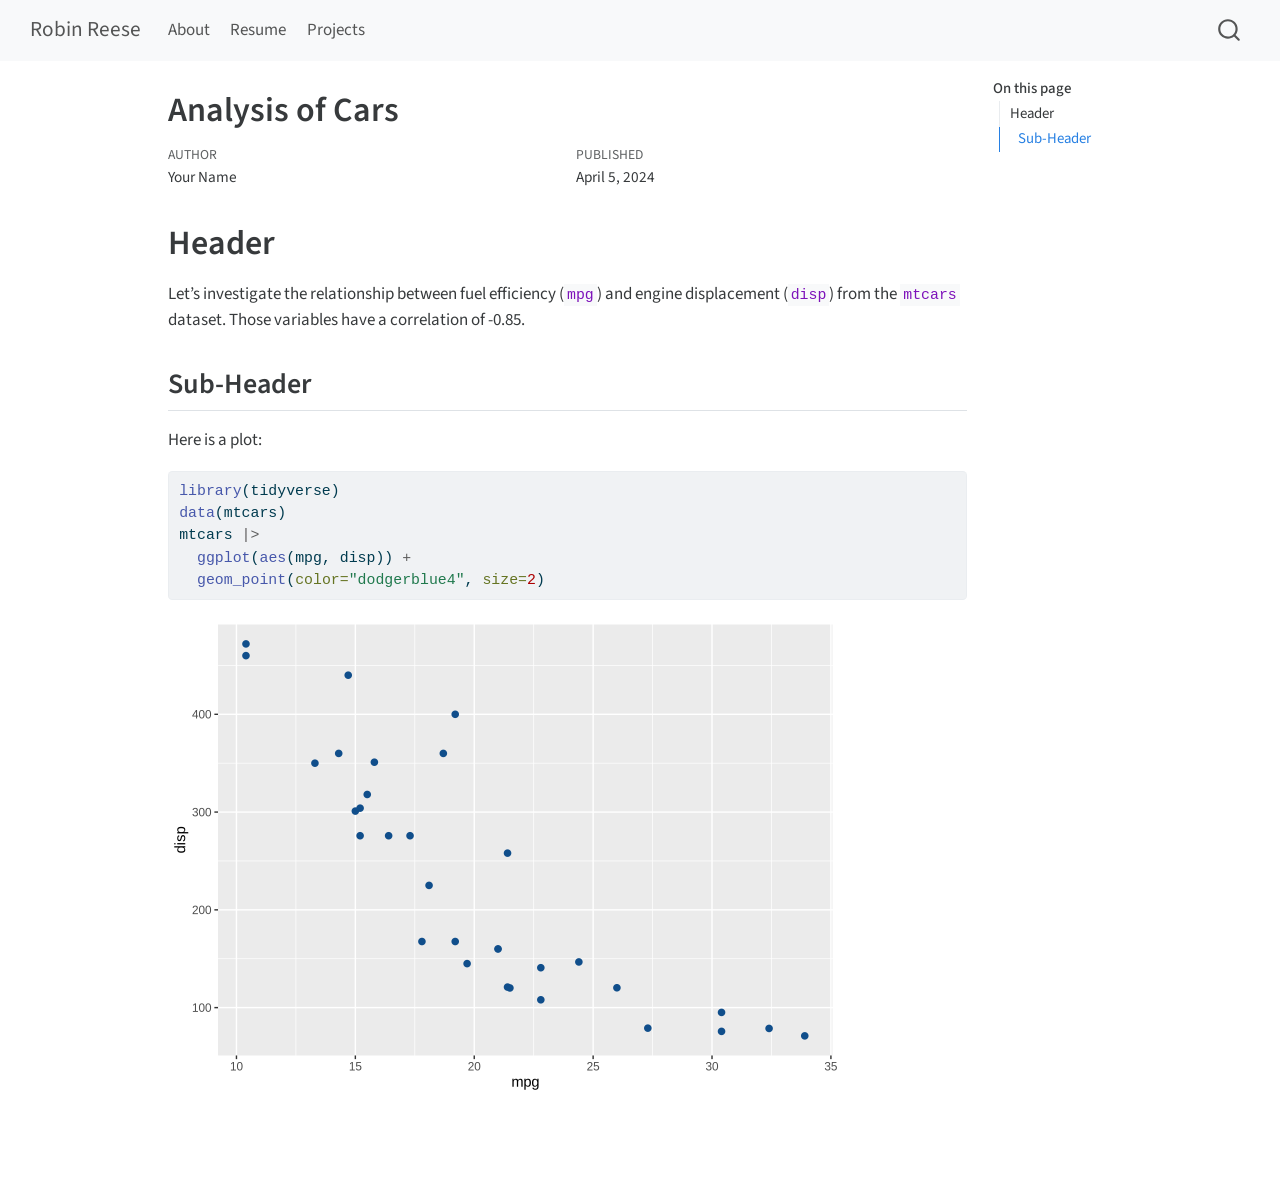
==== docs/projects/project1/index.html @ bca98a37 "first commit" ====
<!DOCTYPE html>
<html xmlns="http://www.w3.org/1999/xhtml" lang="en" xml:lang="en"><head>

<meta charset="utf-8">
<meta name="generator" content="quarto-1.4.506">

<meta name="viewport" content="width=device-width, initial-scale=1.0, user-scalable=yes">

<meta name="author" content="Your Name">
<meta name="dcterms.date" content="2024-04-05">

<title>Robin Reese - Analysis of Cars</title>
<style>
code{white-space: pre-wrap;}
span.smallcaps{font-variant: small-caps;}
div.columns{display: flex; gap: min(4vw, 1.5em);}
div.column{flex: auto; overflow-x: auto;}
div.hanging-indent{margin-left: 1.5em; text-indent: -1.5em;}
ul.task-list{list-style: none;}
ul.task-list li input[type="checkbox"] {
  width: 0.8em;
  margin: 0 0.8em 0.2em -1em; /* quarto-specific, see https://github.com/quarto-dev/quarto-cli/issues/4556 */ 
  vertical-align: middle;
}
/* CSS for syntax highlighting */
pre > code.sourceCode { white-space: pre; position: relative; }
pre > code.sourceCode > span { line-height: 1.25; }
pre > code.sourceCode > span:empty { height: 1.2em; }
.sourceCode { overflow: visible; }
code.sourceCode > span { color: inherit; text-decoration: inherit; }
div.sourceCode { margin: 1em 0; }
pre.sourceCode { margin: 0; }
@media screen {
div.sourceCode { overflow: auto; }
}
@media print {
pre > code.sourceCode { white-space: pre-wrap; }
pre > code.sourceCode > span { text-indent: -5em; padding-left: 5em; }
}
pre.numberSource code
  { counter-reset: source-line 0; }
pre.numberSource code > span
  { position: relative; left: -4em; counter-increment: source-line; }
pre.numberSource code > span > a:first-child::before
  { content: counter(source-line);
    position: relative; left: -1em; text-align: right; vertical-align: baseline;
    border: none; display: inline-block;
    -webkit-touch-callout: none; -webkit-user-select: none;
    -khtml-user-select: none; -moz-user-select: none;
    -ms-user-select: none; user-select: none;
    padding: 0 4px; width: 4em;
  }
pre.numberSource { margin-left: 3em;  padding-left: 4px; }
div.sourceCode
  {   }
@media screen {
pre > code.sourceCode > span > a:first-child::before { text-decoration: underline; }
}
</style>


<script src="../../site_libs/quarto-nav/quarto-nav.js"></script>
<script src="../../site_libs/quarto-nav/headroom.min.js"></script>
<script src="../../site_libs/clipboard/clipboard.min.js"></script>
<script src="../../site_libs/quarto-search/autocomplete.umd.js"></script>
<script src="../../site_libs/quarto-search/fuse.min.js"></script>
<script src="../../site_libs/quarto-search/quarto-search.js"></script>
<meta name="quarto:offset" content="../../">
<script src="../../site_libs/quarto-html/quarto.js"></script>
<script src="../../site_libs/quarto-html/popper.min.js"></script>
<script src="../../site_libs/quarto-html/tippy.umd.min.js"></script>
<script src="../../site_libs/quarto-html/anchor.min.js"></script>
<link href="../../site_libs/quarto-html/tippy.css" rel="stylesheet">
<link href="../../site_libs/quarto-html/quarto-syntax-highlighting.css" rel="stylesheet" id="quarto-text-highlighting-styles">
<script src="../../site_libs/bootstrap/bootstrap.min.js"></script>
<link href="../../site_libs/bootstrap/bootstrap-icons.css" rel="stylesheet">
<link href="../../site_libs/bootstrap/bootstrap.min.css" rel="stylesheet" id="quarto-bootstrap" data-mode="light">
<script id="quarto-search-options" type="application/json">{
  "location": "navbar",
  "copy-button": false,
  "collapse-after": 3,
  "panel-placement": "end",
  "type": "overlay",
  "limit": 50,
  "keyboard-shortcut": [
    "f",
    "/",
    "s"
  ],
  "show-item-context": false,
  "language": {
    "search-no-results-text": "No results",
    "search-matching-documents-text": "matching documents",
    "search-copy-link-title": "Copy link to search",
    "search-hide-matches-text": "Hide additional matches",
    "search-more-match-text": "more match in this document",
    "search-more-matches-text": "more matches in this document",
    "search-clear-button-title": "Clear",
    "search-detached-cancel-button-title": "Cancel",
    "search-submit-button-title": "Submit",
    "search-label": "Search"
  }
}</script>


<link rel="stylesheet" href="../../styles.css">
</head>

<body class="nav-fixed">

<div id="quarto-search-results"></div>
  <header id="quarto-header" class="headroom fixed-top">
    <nav class="navbar navbar-expand-lg " data-bs-theme="dark">
      <div class="navbar-container container-fluid">
      <div class="navbar-brand-container mx-auto">
    <a class="navbar-brand" href="../../index.html">
    <span class="navbar-title">Robin Reese</span>
    </a>
  </div>
            <div id="quarto-search" class="" title="Search"></div>
          <button class="navbar-toggler" type="button" data-bs-toggle="collapse" data-bs-target="#navbarCollapse" aria-controls="navbarCollapse" aria-expanded="false" aria-label="Toggle navigation" onclick="if (window.quartoToggleHeadroom) { window.quartoToggleHeadroom(); }">
  <span class="navbar-toggler-icon"></span>
</button>
          <div class="collapse navbar-collapse" id="navbarCollapse">
            <ul class="navbar-nav navbar-nav-scroll me-auto">
  <li class="nav-item">
    <a class="nav-link" href="../../index.html"> 
<span class="menu-text">About</span></a>
  </li>  
  <li class="nav-item">
    <a class="nav-link" href="../../resume.html"> 
<span class="menu-text">Resume</span></a>
  </li>  
  <li class="nav-item">
    <a class="nav-link" href="../../projects.html"> 
<span class="menu-text">Projects</span></a>
  </li>  
</ul>
          </div> <!-- /navcollapse -->
          <div class="quarto-navbar-tools">
</div>
      </div> <!-- /container-fluid -->
    </nav>
</header>
<!-- content -->
<div id="quarto-content" class="quarto-container page-columns page-rows-contents page-layout-article page-navbar">
<!-- sidebar -->
<!-- margin-sidebar -->
    <div id="quarto-margin-sidebar" class="sidebar margin-sidebar">
        <nav id="TOC" role="doc-toc" class="toc-active">
    <h2 id="toc-title">On this page</h2>
   
  <ul>
  <li><a href="#header" id="toc-header" class="nav-link active" data-scroll-target="#header">Header</a>
  <ul class="collapse">
  <li><a href="#sub-header" id="toc-sub-header" class="nav-link" data-scroll-target="#sub-header">Sub-Header</a></li>
  </ul></li>
  </ul>
</nav>
    </div>
<!-- main -->
<main class="content" id="quarto-document-content">

<header id="title-block-header" class="quarto-title-block default">
<div class="quarto-title">
<h1 class="title">Analysis of Cars</h1>
</div>



<div class="quarto-title-meta">

    <div>
    <div class="quarto-title-meta-heading">Author</div>
    <div class="quarto-title-meta-contents">
             <p>Your Name </p>
          </div>
  </div>
    
    <div>
    <div class="quarto-title-meta-heading">Published</div>
    <div class="quarto-title-meta-contents">
      <p class="date">April 5, 2024</p>
    </div>
  </div>
  
    
  </div>
  


</header>


<section id="header" class="level1">
<h1>Header</h1>
<p>Let’s investigate the relationship between fuel efficiency (<code>mpg</code>) and engine displacement (<code>disp</code>) from the <code>mtcars</code> dataset. Those variables have a correlation of -0.85.</p>
<section id="sub-header" class="level2">
<h2 class="anchored" data-anchor-id="sub-header">Sub-Header</h2>
<p>Here is a plot:</p>
<div class="cell">
<div class="sourceCode cell-code" id="cb1"><pre class="sourceCode r code-with-copy"><code class="sourceCode r"><span id="cb1-1"><a href="#cb1-1" aria-hidden="true" tabindex="-1"></a><span class="fu">library</span>(tidyverse)</span>
<span id="cb1-2"><a href="#cb1-2" aria-hidden="true" tabindex="-1"></a><span class="fu">data</span>(mtcars)</span>
<span id="cb1-3"><a href="#cb1-3" aria-hidden="true" tabindex="-1"></a>mtcars <span class="sc">|&gt;</span></span>
<span id="cb1-4"><a href="#cb1-4" aria-hidden="true" tabindex="-1"></a>  <span class="fu">ggplot</span>(<span class="fu">aes</span>(mpg, disp)) <span class="sc">+</span> </span>
<span id="cb1-5"><a href="#cb1-5" aria-hidden="true" tabindex="-1"></a>  <span class="fu">geom_point</span>(<span class="at">color=</span><span class="st">"dodgerblue4"</span>, <span class="at">size=</span><span class="dv">2</span>)</span></code><button title="Copy to Clipboard" class="code-copy-button"><i class="bi"></i></button></pre></div>
<div class="cell-output-display">
<div>
<figure class="figure">
<p><img src="index_files/figure-html/unnamed-chunk-1-1.png" class="img-fluid figure-img" width="672"></p>
</figure>
</div>
</div>
</div>


</section>
</section>

</main> <!-- /main -->
<script id="quarto-html-after-body" type="application/javascript">
window.document.addEventListener("DOMContentLoaded", function (event) {
  const toggleBodyColorMode = (bsSheetEl) => {
    const mode = bsSheetEl.getAttribute("data-mode");
    const bodyEl = window.document.querySelector("body");
    if (mode === "dark") {
      bodyEl.classList.add("quarto-dark");
      bodyEl.classList.remove("quarto-light");
    } else {
      bodyEl.classList.add("quarto-light");
      bodyEl.classList.remove("quarto-dark");
    }
  }
  const toggleBodyColorPrimary = () => {
    const bsSheetEl = window.document.querySelector("link#quarto-bootstrap");
    if (bsSheetEl) {
      toggleBodyColorMode(bsSheetEl);
    }
  }
  toggleBodyColorPrimary();  
  const icon = "";
  const anchorJS = new window.AnchorJS();
  anchorJS.options = {
    placement: 'right',
    icon: icon
  };
  anchorJS.add('.anchored');
  const isCodeAnnotation = (el) => {
    for (const clz of el.classList) {
      if (clz.startsWith('code-annotation-')) {                     
        return true;
      }
    }
    return false;
  }
  const clipboard = new window.ClipboardJS('.code-copy-button', {
    text: function(trigger) {
      const codeEl = trigger.previousElementSibling.cloneNode(true);
      for (const childEl of codeEl.children) {
        if (isCodeAnnotation(childEl)) {
          childEl.remove();
        }
      }
      return codeEl.innerText;
    }
  });
  clipboard.on('success', function(e) {
    // button target
    const button = e.trigger;
    // don't keep focus
    button.blur();
    // flash "checked"
    button.classList.add('code-copy-button-checked');
    var currentTitle = button.getAttribute("title");
    button.setAttribute("title", "Copied!");
    let tooltip;
    if (window.bootstrap) {
      button.setAttribute("data-bs-toggle", "tooltip");
      button.setAttribute("data-bs-placement", "left");
      button.setAttribute("data-bs-title", "Copied!");
      tooltip = new bootstrap.Tooltip(button, 
        { trigger: "manual", 
          customClass: "code-copy-button-tooltip",
          offset: [0, -8]});
      tooltip.show();    
    }
    setTimeout(function() {
      if (tooltip) {
        tooltip.hide();
        button.removeAttribute("data-bs-title");
        button.removeAttribute("data-bs-toggle");
        button.removeAttribute("data-bs-placement");
      }
      button.setAttribute("title", currentTitle);
      button.classList.remove('code-copy-button-checked');
    }, 1000);
    // clear code selection
    e.clearSelection();
  });
  function tippyHover(el, contentFn, onTriggerFn, onUntriggerFn) {
    const config = {
      allowHTML: true,
      maxWidth: 500,
      delay: 100,
      arrow: false,
      appendTo: function(el) {
          return el.parentElement;
      },
      interactive: true,
      interactiveBorder: 10,
      theme: 'quarto',
      placement: 'bottom-start',
    };
    if (contentFn) {
      config.content = contentFn;
    }
    if (onTriggerFn) {
      config.onTrigger = onTriggerFn;
    }
    if (onUntriggerFn) {
      config.onUntrigger = onUntriggerFn;
    }
    window.tippy(el, config); 
  }
  const noterefs = window.document.querySelectorAll('a[role="doc-noteref"]');
  for (var i=0; i<noterefs.length; i++) {
    const ref = noterefs[i];
    tippyHover(ref, function() {
      // use id or data attribute instead here
      let href = ref.getAttribute('data-footnote-href') || ref.getAttribute('href');
      try { href = new URL(href).hash; } catch {}
      const id = href.replace(/^#\/?/, "");
      const note = window.document.getElementById(id);
      return note.innerHTML;
    });
  }
  const xrefs = window.document.querySelectorAll('a.quarto-xref');
  const processXRef = (id, note) => {
    // Strip column container classes
    const stripColumnClz = (el) => {
      el.classList.remove("page-full", "page-columns");
      if (el.children) {
        for (const child of el.children) {
          stripColumnClz(child);
        }
      }
    }
    stripColumnClz(note)
    const typesetMath = (el) => {
      if (window.MathJax) {
        // MathJax Typeset
        window.MathJax.typeset([el]);
      } else if (window.katex) {
        // KaTeX Render
        var mathElements = el.getElementsByClassName("math");
        var macros = [];
        for (var i = 0; i < mathElements.length; i++) {
          var texText = mathElements[i].firstChild;
          if (mathElements[i].tagName == "SPAN") {
            window.katex.render(texText.data, mathElements[i], {
              displayMode: mathElements[i].classList.contains('display'),
              throwOnError: false,
              macros: macros,
              fleqn: false
            });
          }
        }
      }
    }
    if (id === null || id.startsWith('sec-')) {
      // Special case sections, only their first couple elements
      const container = document.createElement("div");
      if (note.children && note.children.length > 2) {
        container.appendChild(note.children[0].cloneNode(true));
        for (let i = 1; i < note.children.length; i++) {
          const child = note.children[i];
          if (child.tagName === "P" && child.innerText === "") {
            continue;
          } else {
            container.appendChild(child.cloneNode(true));
            break;
          }
        }
        typesetMath(container);
        return container.innerHTML
      } else {
        typesetMath(note);
        return note.innerHTML;
      }
    } else {
      // Remove any anchor links if they are present
      const anchorLink = note.querySelector('a.anchorjs-link');
      if (anchorLink) {
        anchorLink.remove();
      }
      typesetMath(note);
      return note.innerHTML;
    }
  }
  for (var i=0; i<xrefs.length; i++) {
    const xref = xrefs[i];
    tippyHover(xref, undefined, function(instance) {
      instance.disable();
      let url = xref.getAttribute('href');
      let hash = undefined; 
      if (url.startsWith('#')) {
        hash = url;
      } else {
        try { hash = new URL(url).hash; } catch {}
      }
      if (hash) {
        const id = hash.replace(/^#\/?/, "");
        const note = window.document.getElementById(id);
        if (note !== null) {
          try {
            const html = processXRef(id, note.cloneNode(true));
            instance.setContent(html);
          } finally {
            instance.enable();
            instance.show();
          }
        } else {
          // See if we can fetch this
          fetch(url.split('#')[0])
          .then(res => res.text())
          .then(html => {
            const parser = new DOMParser();
            const htmlDoc = parser.parseFromString(html, "text/html");
            const note = htmlDoc.getElementById(id);
            if (note !== null) {
              const html = processXRef(id, note);
              instance.setContent(html);
            } 
          }).finally(() => {
            instance.enable();
            instance.show();
          });
        }
      } else {
        // See if we can fetch a full url (with no hash to target)
        // This is a special case and we should probably do some content thinning / targeting
        fetch(url)
        .then(res => res.text())
        .then(html => {
          const parser = new DOMParser();
          const htmlDoc = parser.parseFromString(html, "text/html");
          const note = htmlDoc.querySelector('main.content');
          if (note !== null) {
            // This should only happen for chapter cross references
            // (since there is no id in the URL)
            // remove the first header
            if (note.children.length > 0 && note.children[0].tagName === "HEADER") {
              note.children[0].remove();
            }
            const html = processXRef(null, note);
            instance.setContent(html);
          } 
        }).finally(() => {
          instance.enable();
          instance.show();
        });
      }
    }, function(instance) {
    });
  }
      let selectedAnnoteEl;
      const selectorForAnnotation = ( cell, annotation) => {
        let cellAttr = 'data-code-cell="' + cell + '"';
        let lineAttr = 'data-code-annotation="' +  annotation + '"';
        const selector = 'span[' + cellAttr + '][' + lineAttr + ']';
        return selector;
      }
      const selectCodeLines = (annoteEl) => {
        const doc = window.document;
        const targetCell = annoteEl.getAttribute("data-target-cell");
        const targetAnnotation = annoteEl.getAttribute("data-target-annotation");
        const annoteSpan = window.document.querySelector(selectorForAnnotation(targetCell, targetAnnotation));
        const lines = annoteSpan.getAttribute("data-code-lines").split(",");
        const lineIds = lines.map((line) => {
          return targetCell + "-" + line;
        })
        let top = null;
        let height = null;
        let parent = null;
        if (lineIds.length > 0) {
            //compute the position of the single el (top and bottom and make a div)
            const el = window.document.getElementById(lineIds[0]);
            top = el.offsetTop;
            height = el.offsetHeight;
            parent = el.parentElement.parentElement;
          if (lineIds.length > 1) {
            const lastEl = window.document.getElementById(lineIds[lineIds.length - 1]);
            const bottom = lastEl.offsetTop + lastEl.offsetHeight;
            height = bottom - top;
          }
          if (top !== null && height !== null && parent !== null) {
            // cook up a div (if necessary) and position it 
            let div = window.document.getElementById("code-annotation-line-highlight");
            if (div === null) {
              div = window.document.createElement("div");
              div.setAttribute("id", "code-annotation-line-highlight");
              div.style.position = 'absolute';
              parent.appendChild(div);
            }
            div.style.top = top - 2 + "px";
            div.style.height = height + 4 + "px";
            div.style.left = 0;
            let gutterDiv = window.document.getElementById("code-annotation-line-highlight-gutter");
            if (gutterDiv === null) {
              gutterDiv = window.document.createElement("div");
              gutterDiv.setAttribute("id", "code-annotation-line-highlight-gutter");
              gutterDiv.style.position = 'absolute';
              const codeCell = window.document.getElementById(targetCell);
              const gutter = codeCell.querySelector('.code-annotation-gutter');
              gutter.appendChild(gutterDiv);
            }
            gutterDiv.style.top = top - 2 + "px";
            gutterDiv.style.height = height + 4 + "px";
          }
          selectedAnnoteEl = annoteEl;
        }
      };
      const unselectCodeLines = () => {
        const elementsIds = ["code-annotation-line-highlight", "code-annotation-line-highlight-gutter"];
        elementsIds.forEach((elId) => {
          const div = window.document.getElementById(elId);
          if (div) {
            div.remove();
          }
        });
        selectedAnnoteEl = undefined;
      };
        // Handle positioning of the toggle
    window.addEventListener(
      "resize",
      throttle(() => {
        elRect = undefined;
        if (selectedAnnoteEl) {
          selectCodeLines(selectedAnnoteEl);
        }
      }, 10)
    );
    function throttle(fn, ms) {
    let throttle = false;
    let timer;
      return (...args) => {
        if(!throttle) { // first call gets through
            fn.apply(this, args);
            throttle = true;
        } else { // all the others get throttled
            if(timer) clearTimeout(timer); // cancel #2
            timer = setTimeout(() => {
              fn.apply(this, args);
              timer = throttle = false;
            }, ms);
        }
      };
    }
      // Attach click handler to the DT
      const annoteDls = window.document.querySelectorAll('dt[data-target-cell]');
      for (const annoteDlNode of annoteDls) {
        annoteDlNode.addEventListener('click', (event) => {
          const clickedEl = event.target;
          if (clickedEl !== selectedAnnoteEl) {
            unselectCodeLines();
            const activeEl = window.document.querySelector('dt[data-target-cell].code-annotation-active');
            if (activeEl) {
              activeEl.classList.remove('code-annotation-active');
            }
            selectCodeLines(clickedEl);
            clickedEl.classList.add('code-annotation-active');
          } else {
            // Unselect the line
            unselectCodeLines();
            clickedEl.classList.remove('code-annotation-active');
          }
        });
      }
  const findCites = (el) => {
    const parentEl = el.parentElement;
    if (parentEl) {
      const cites = parentEl.dataset.cites;
      if (cites) {
        return {
          el,
          cites: cites.split(' ')
        };
      } else {
        return findCites(el.parentElement)
      }
    } else {
      return undefined;
    }
  };
  var bibliorefs = window.document.querySelectorAll('a[role="doc-biblioref"]');
  for (var i=0; i<bibliorefs.length; i++) {
    const ref = bibliorefs[i];
    const citeInfo = findCites(ref);
    if (citeInfo) {
      tippyHover(citeInfo.el, function() {
        var popup = window.document.createElement('div');
        citeInfo.cites.forEach(function(cite) {
          var citeDiv = window.document.createElement('div');
          citeDiv.classList.add('hanging-indent');
          citeDiv.classList.add('csl-entry');
          var biblioDiv = window.document.getElementById('ref-' + cite);
          if (biblioDiv) {
            citeDiv.innerHTML = biblioDiv.innerHTML;
          }
          popup.appendChild(citeDiv);
        });
        return popup.innerHTML;
      });
    }
  }
});
</script>
</div> <!-- /content -->




</body></html>
---- docs/site_libs/quarto-html/tippy.css ----
.tippy-box[data-animation=fade][data-state=hidden]{opacity:0}[data-tippy-root]{max-width:calc(100vw - 10px)}.tippy-box{position:relative;background-color:#333;color:#fff;border-radius:4px;font-size:14px;line-height:1.4;white-space:normal;outline:0;transition-property:transform,visibility,opacity}.tippy-box[data-placement^=top]>.tippy-arrow{bottom:0}.tippy-box[data-placement^=top]>.tippy-arrow:before{bottom:-7px;left:0;border-width:8px 8px 0;border-top-color:initial;transform-origin:center top}.tippy-box[data-placement^=bottom]>.tippy-arrow{top:0}.tippy-box[data-placement^=bottom]>.tippy-arrow:before{top:-7px;left:0;border-width:0 8px 8px;border-bottom-color:initial;transform-origin:center bottom}.tippy-box[data-placement^=left]>.tippy-arrow{right:0}.tippy-box[data-placement^=left]>.tippy-arrow:before{border-width:8px 0 8px 8px;border-left-color:initial;right:-7px;transform-origin:center left}.tippy-box[data-placement^=right]>.tippy-arrow{left:0}.tippy-box[data-placement^=right]>.tippy-arrow:before{left:-7px;border-width:8px 8px 8px 0;border-right-color:initial;transform-origin:center right}.tippy-box[data-inertia][data-state=visible]{transition-timing-function:cubic-bezier(.54,1.5,.38,1.11)}.tippy-arrow{width:16px;height:16px;color:#333}.tippy-arrow:before{content:"";position:absolute;border-color:transparent;border-style:solid}.tippy-content{position:relative;padding:5px 9px;z-index:1}
---- docs/site_libs/quarto-html/quarto-syntax-highlighting.css ----
/* quarto syntax highlight colors */
:root {
  --quarto-hl-ot-color: #003B4F;
  --quarto-hl-at-color: #657422;
  --quarto-hl-ss-color: #20794D;
  --quarto-hl-an-color: #5E5E5E;
  --quarto-hl-fu-color: #4758AB;
  --quarto-hl-st-color: #20794D;
  --quarto-hl-cf-color: #003B4F;
  --quarto-hl-op-color: #5E5E5E;
  --quarto-hl-er-color: #AD0000;
  --quarto-hl-bn-color: #AD0000;
  --quarto-hl-al-color: #AD0000;
  --quarto-hl-va-color: #111111;
  --quarto-hl-bu-color: inherit;
  --quarto-hl-ex-color: inherit;
  --quarto-hl-pp-color: #AD0000;
  --quarto-hl-in-color: #5E5E5E;
  --quarto-hl-vs-color: #20794D;
  --quarto-hl-wa-color: #5E5E5E;
  --quarto-hl-do-color: #5E5E5E;
  --quarto-hl-im-color: #00769E;
  --quarto-hl-ch-color: #20794D;
  --quarto-hl-dt-color: #AD0000;
  --quarto-hl-fl-color: #AD0000;
  --quarto-hl-co-color: #5E5E5E;
  --quarto-hl-cv-color: #5E5E5E;
  --quarto-hl-cn-color: #8f5902;
  --quarto-hl-sc-color: #5E5E5E;
  --quarto-hl-dv-color: #AD0000;
  --quarto-hl-kw-color: #003B4F;
}

/* other quarto variables */
:root {
  --quarto-font-monospace: SFMono-Regular, Menlo, Monaco, Consolas, "Liberation Mono", "Courier New", monospace;
}

pre > code.sourceCode > span {
  color: #003B4F;
}

code span {
  color: #003B4F;
}

code.sourceCode > span {
  color: #003B4F;
}

div.sourceCode,
div.sourceCode pre.sourceCode {
  color: #003B4F;
}

code span.ot {
  color: #003B4F;
  font-style: inherit;
}

code span.at {
  color: #657422;
  font-style: inherit;
}

code span.ss {
  color: #20794D;
  font-style: inherit;
}

code span.an {
  color: #5E5E5E;
  font-style: inherit;
}

code span.fu {
  color: #4758AB;
  font-style: inherit;
}

code span.st {
  color: #20794D;
  font-style: inherit;
}

code span.cf {
  color: #003B4F;
  font-style: inherit;
}

code span.op {
  color: #5E5E5E;
  font-style: inherit;
}

code span.er {
  color: #AD0000;
  font-style: inherit;
}

code span.bn {
  color: #AD0000;
  font-style: inherit;
}

code span.al {
  color: #AD0000;
  font-style: inherit;
}

code span.va {
  color: #111111;
  font-style: inherit;
}

code span.bu {
  font-style: inherit;
}

code span.ex {
  font-style: inherit;
}

code span.pp {
  color: #AD0000;
  font-style: inherit;
}

code span.in {
  color: #5E5E5E;
  font-style: inherit;
}

code span.vs {
  color: #20794D;
  font-style: inherit;
}

code span.wa {
  color: #5E5E5E;
  font-style: italic;
}

code span.do {
  color: #5E5E5E;
  font-style: italic;
}

code span.im {
  color: #00769E;
  font-style: inherit;
}

code span.ch {
  color: #20794D;
  font-style: inherit;
}

code span.dt {
  color: #AD0000;
  font-style: inherit;
}

code span.fl {
  color: #AD0000;
  font-style: inherit;
}

code span.co {
  color: #5E5E5E;
  font-style: inherit;
}

code span.cv {
  color: #5E5E5E;
  font-style: italic;
}

code span.cn {
  color: #8f5902;
  font-style: inherit;
}

code span.sc {
  color: #5E5E5E;
  font-style: inherit;
}

code span.dv {
  color: #AD0000;
  font-style: inherit;
}

code span.kw {
  color: #003B4F;
  font-style: inherit;
}

.prevent-inlining {
  content: "</";
}

/*# sourceMappingURL=debc5d5d77c3f9108843748ff7464032.css.map */
---- docs/styles.css ----
/* css styles */
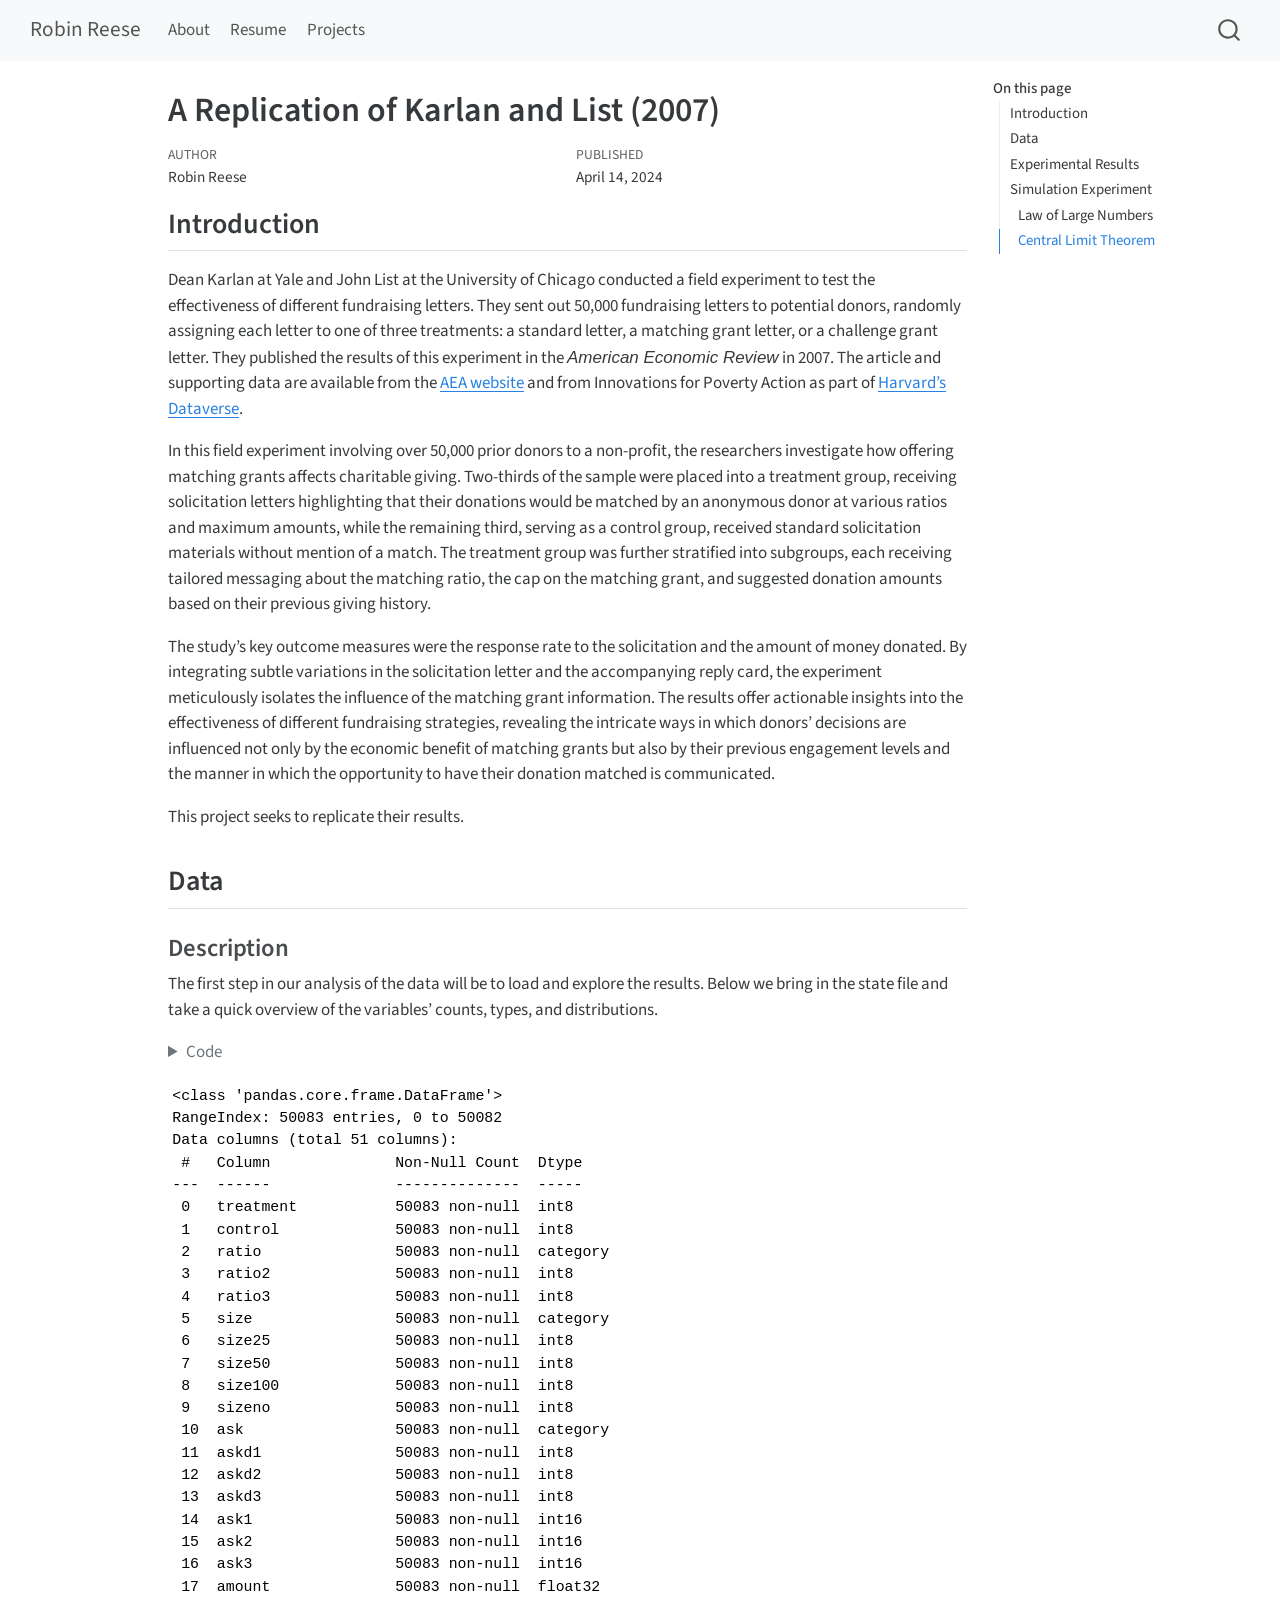
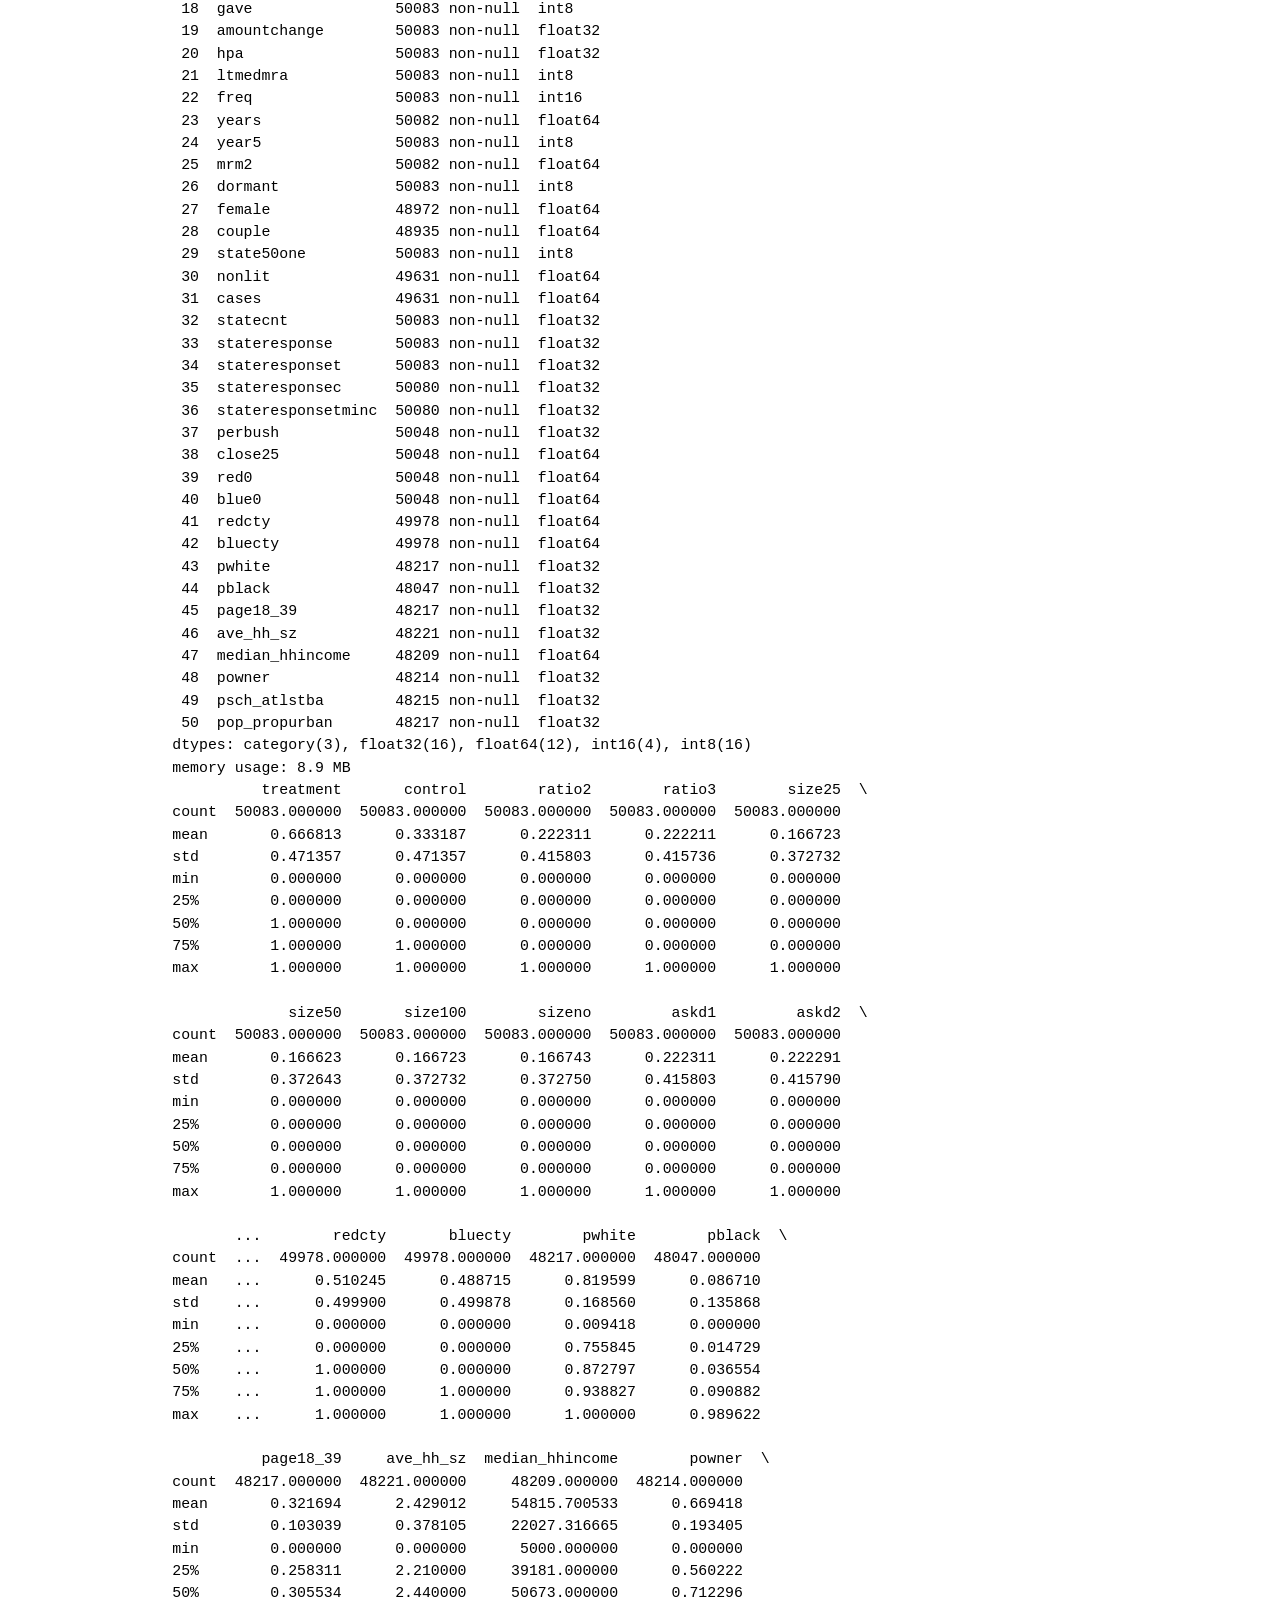
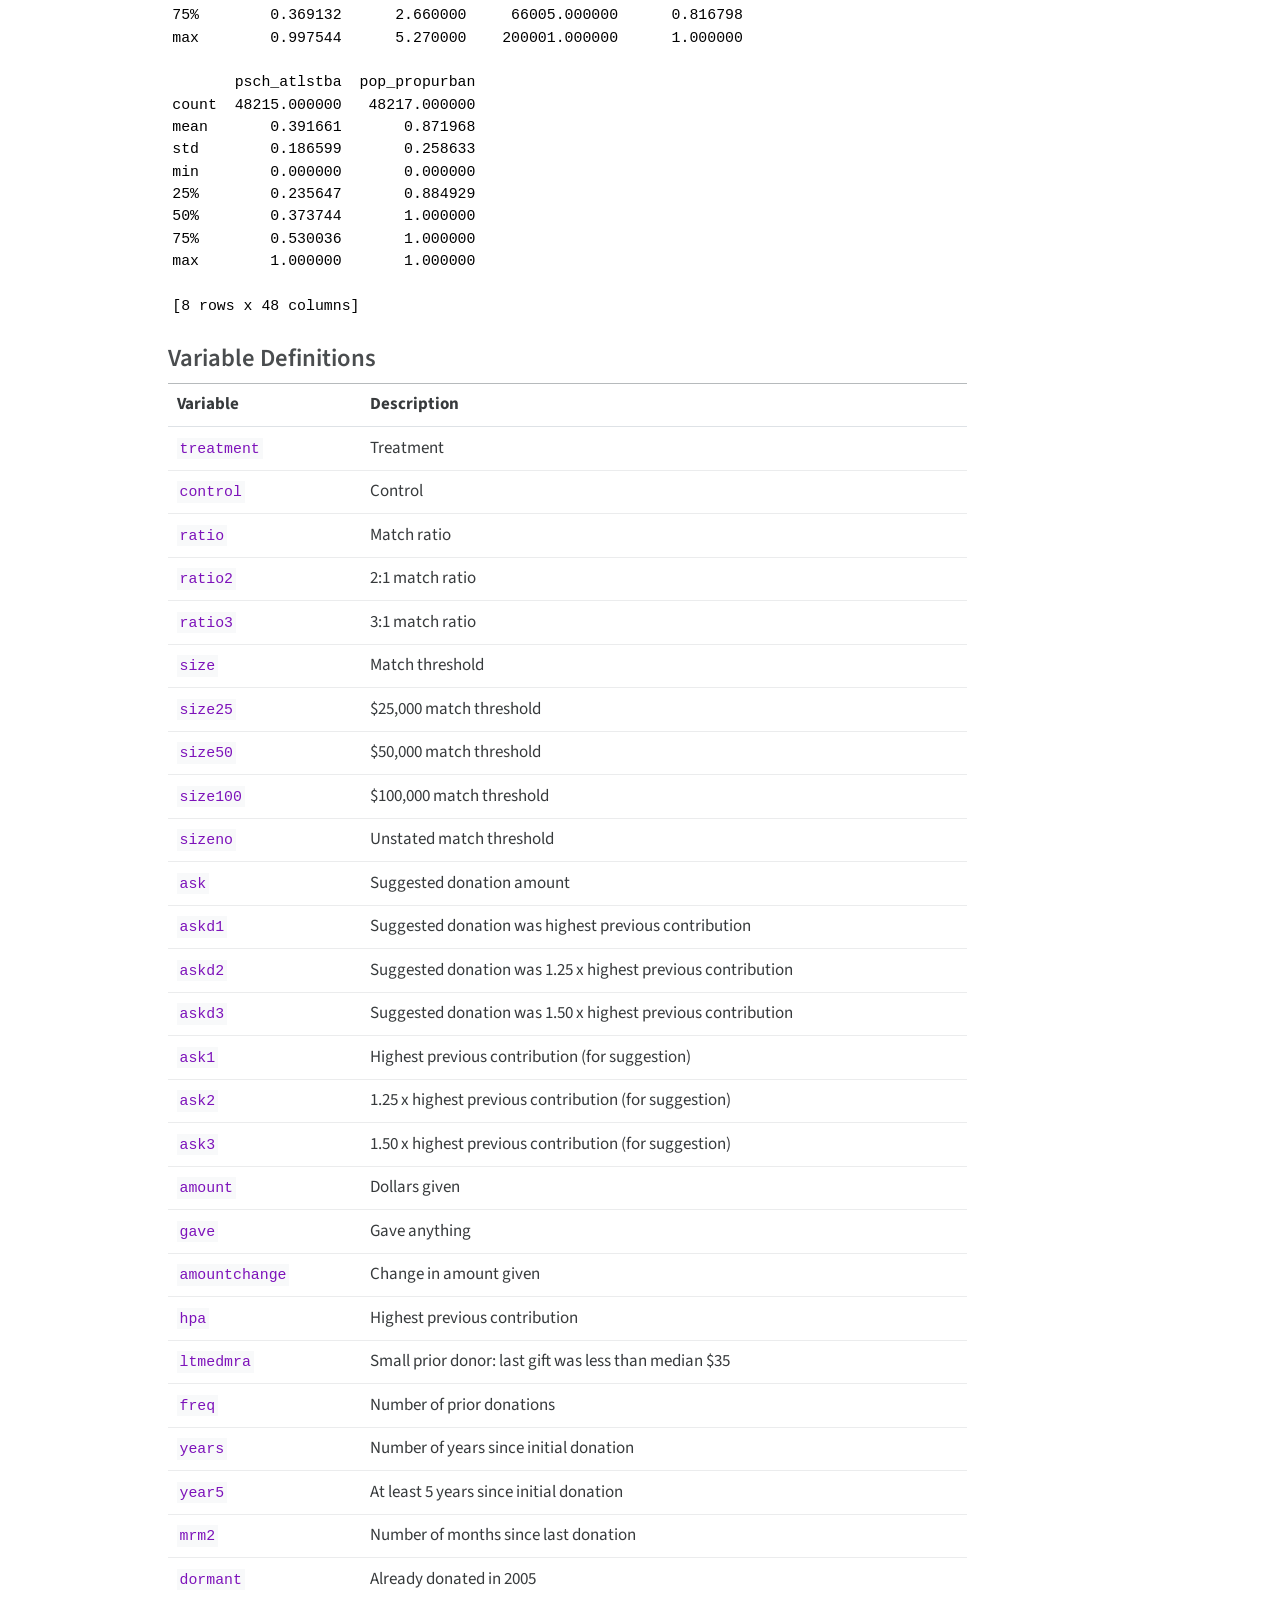
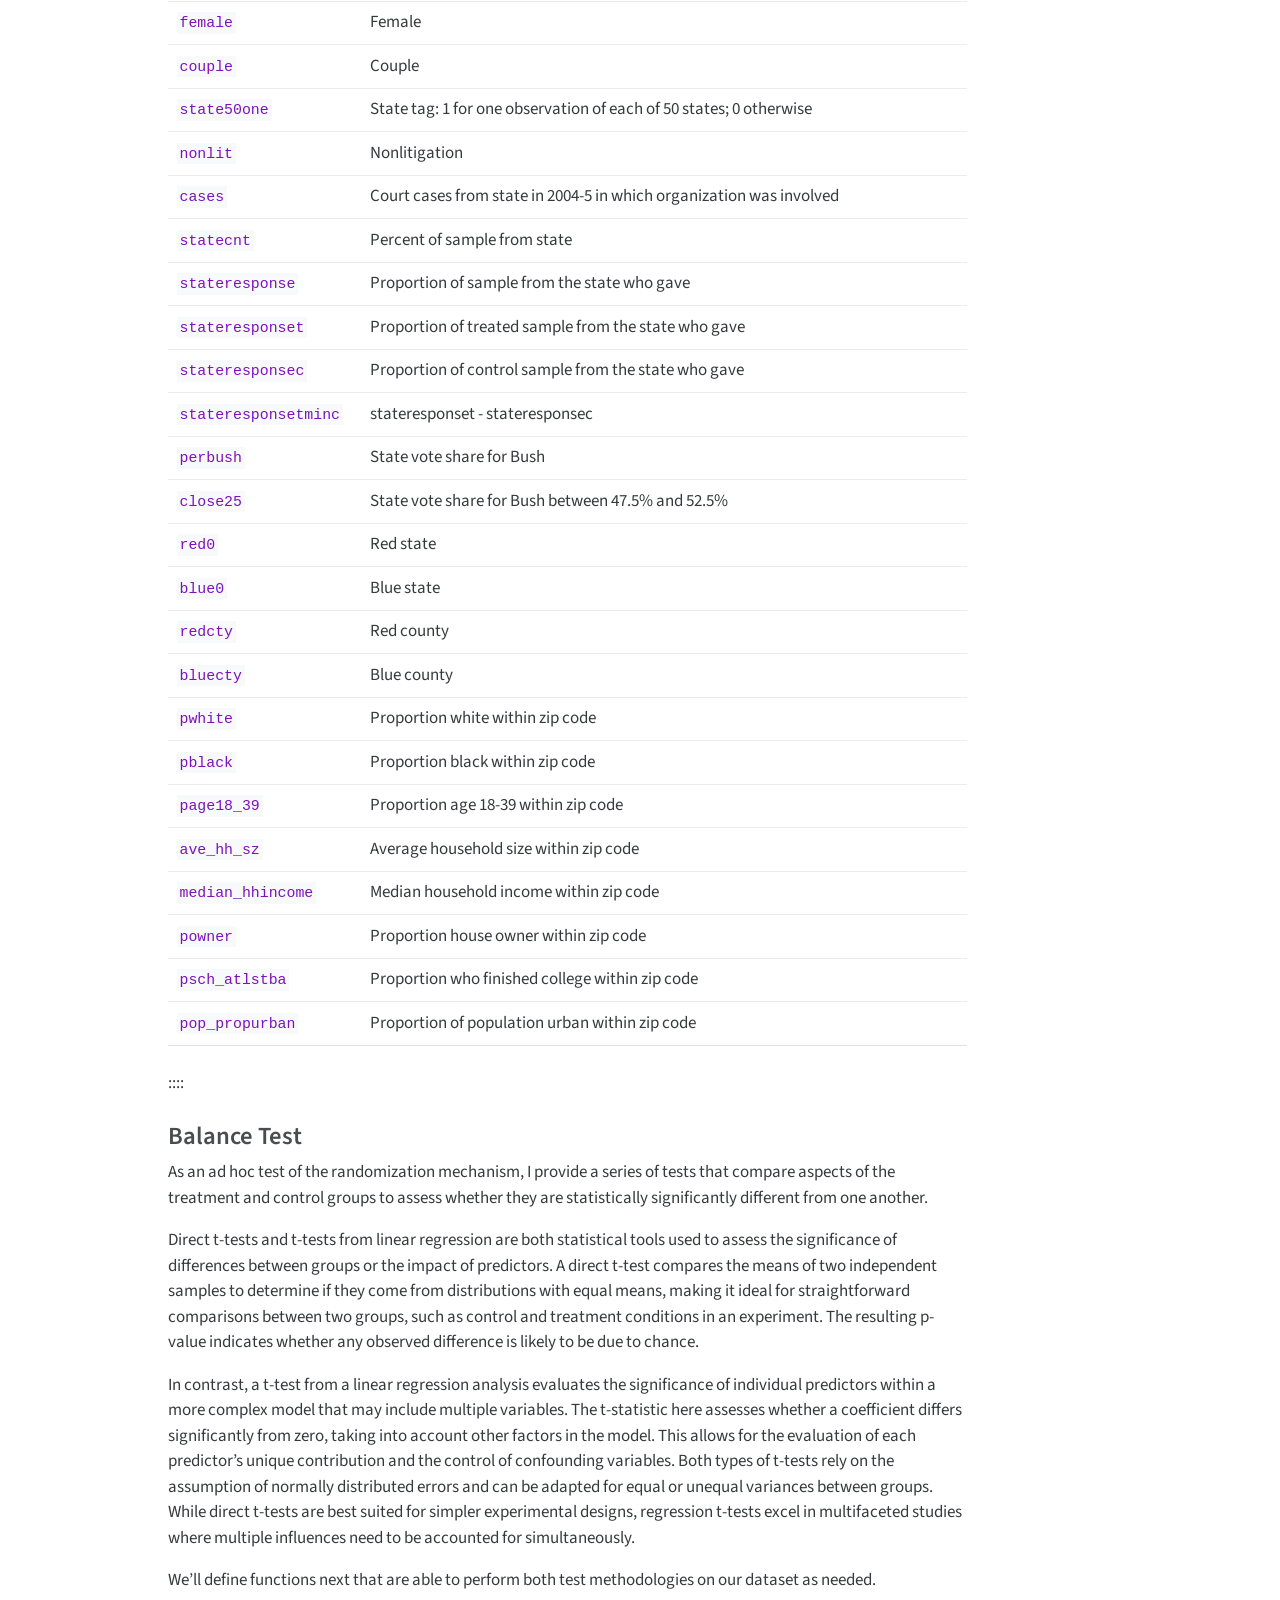
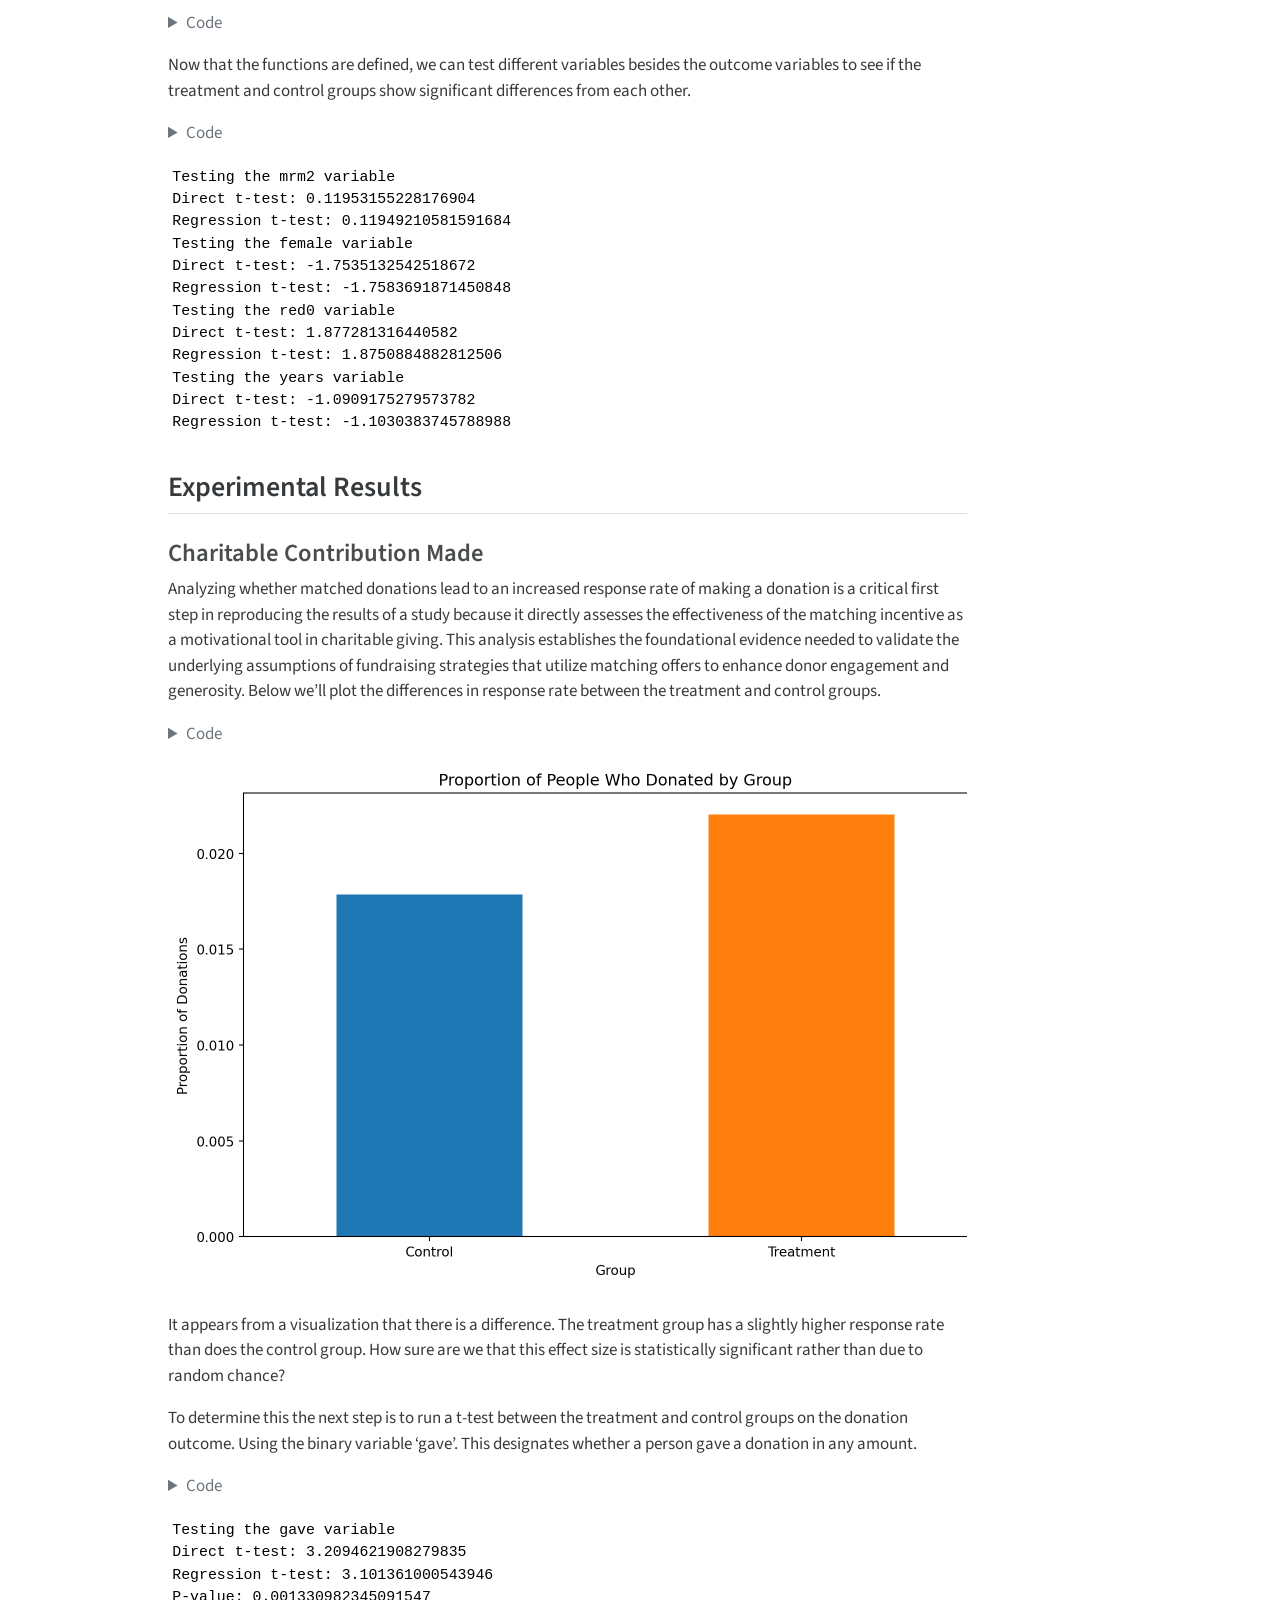
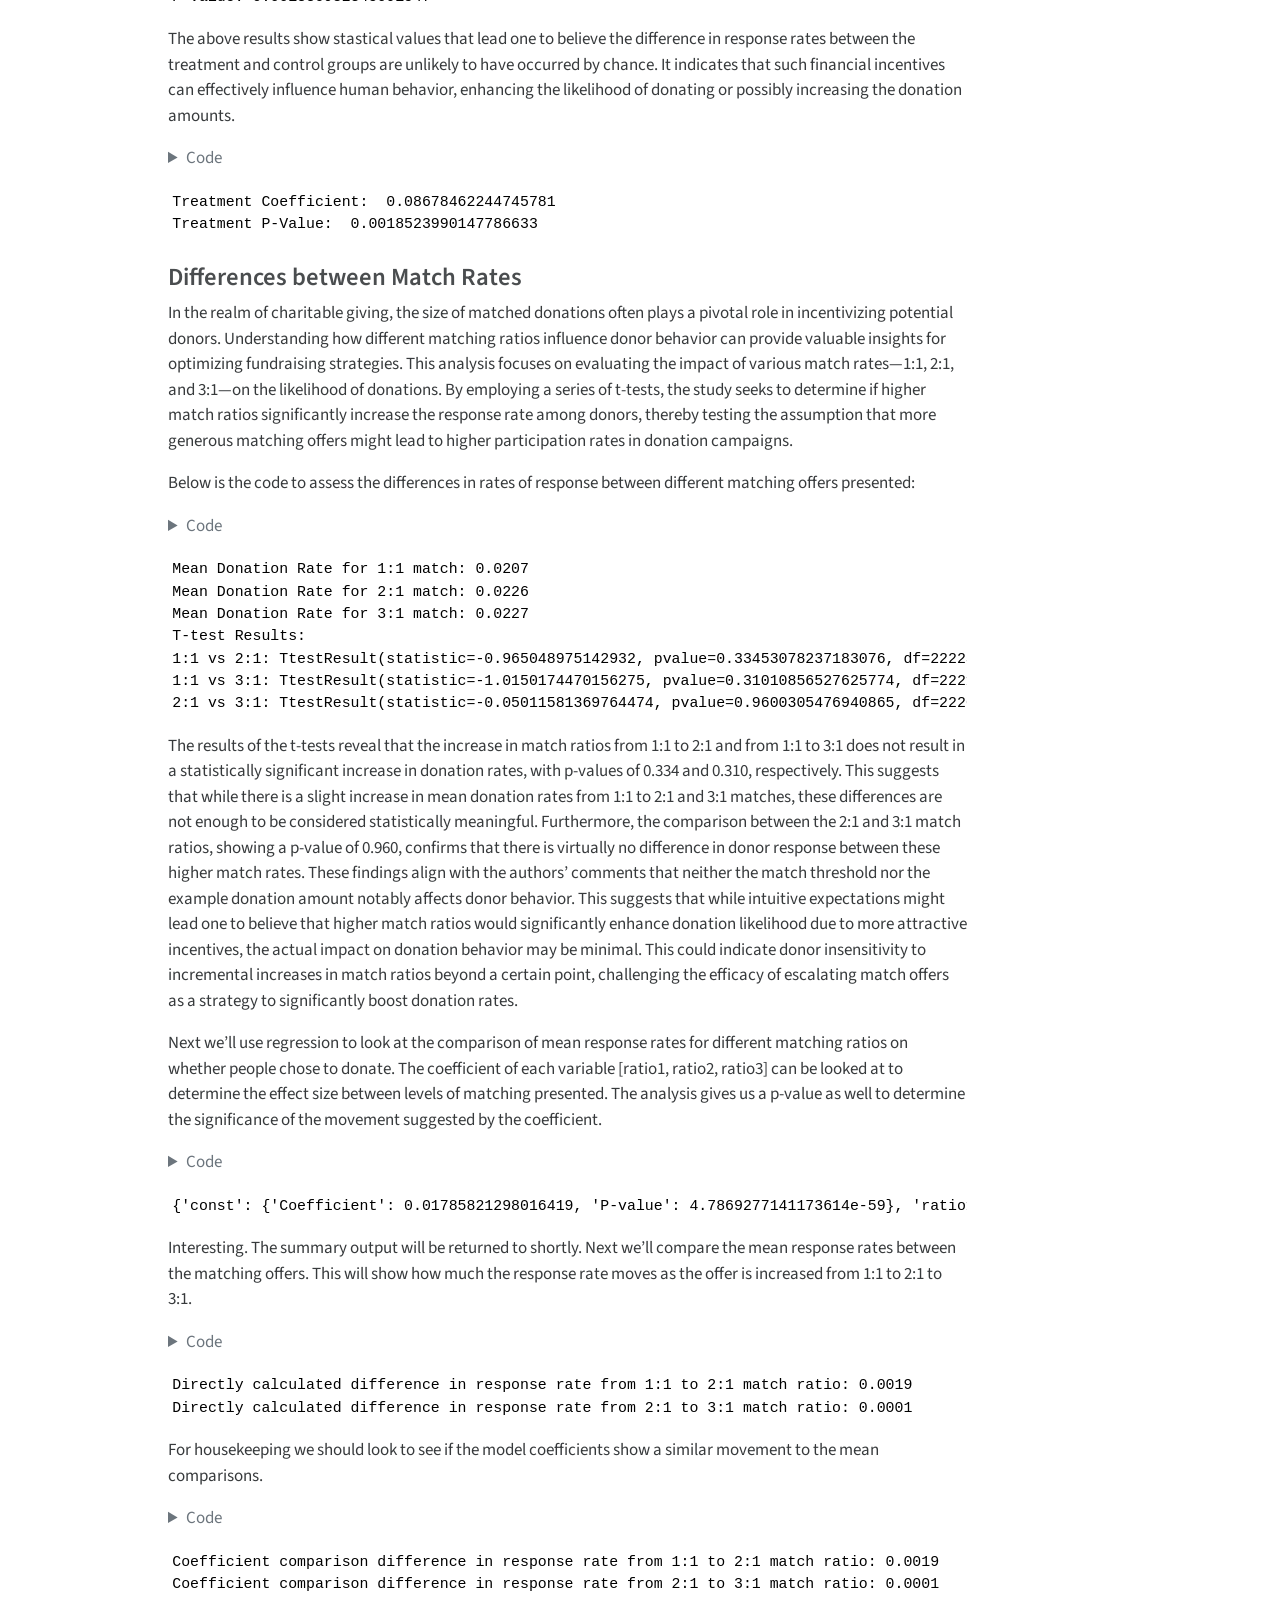
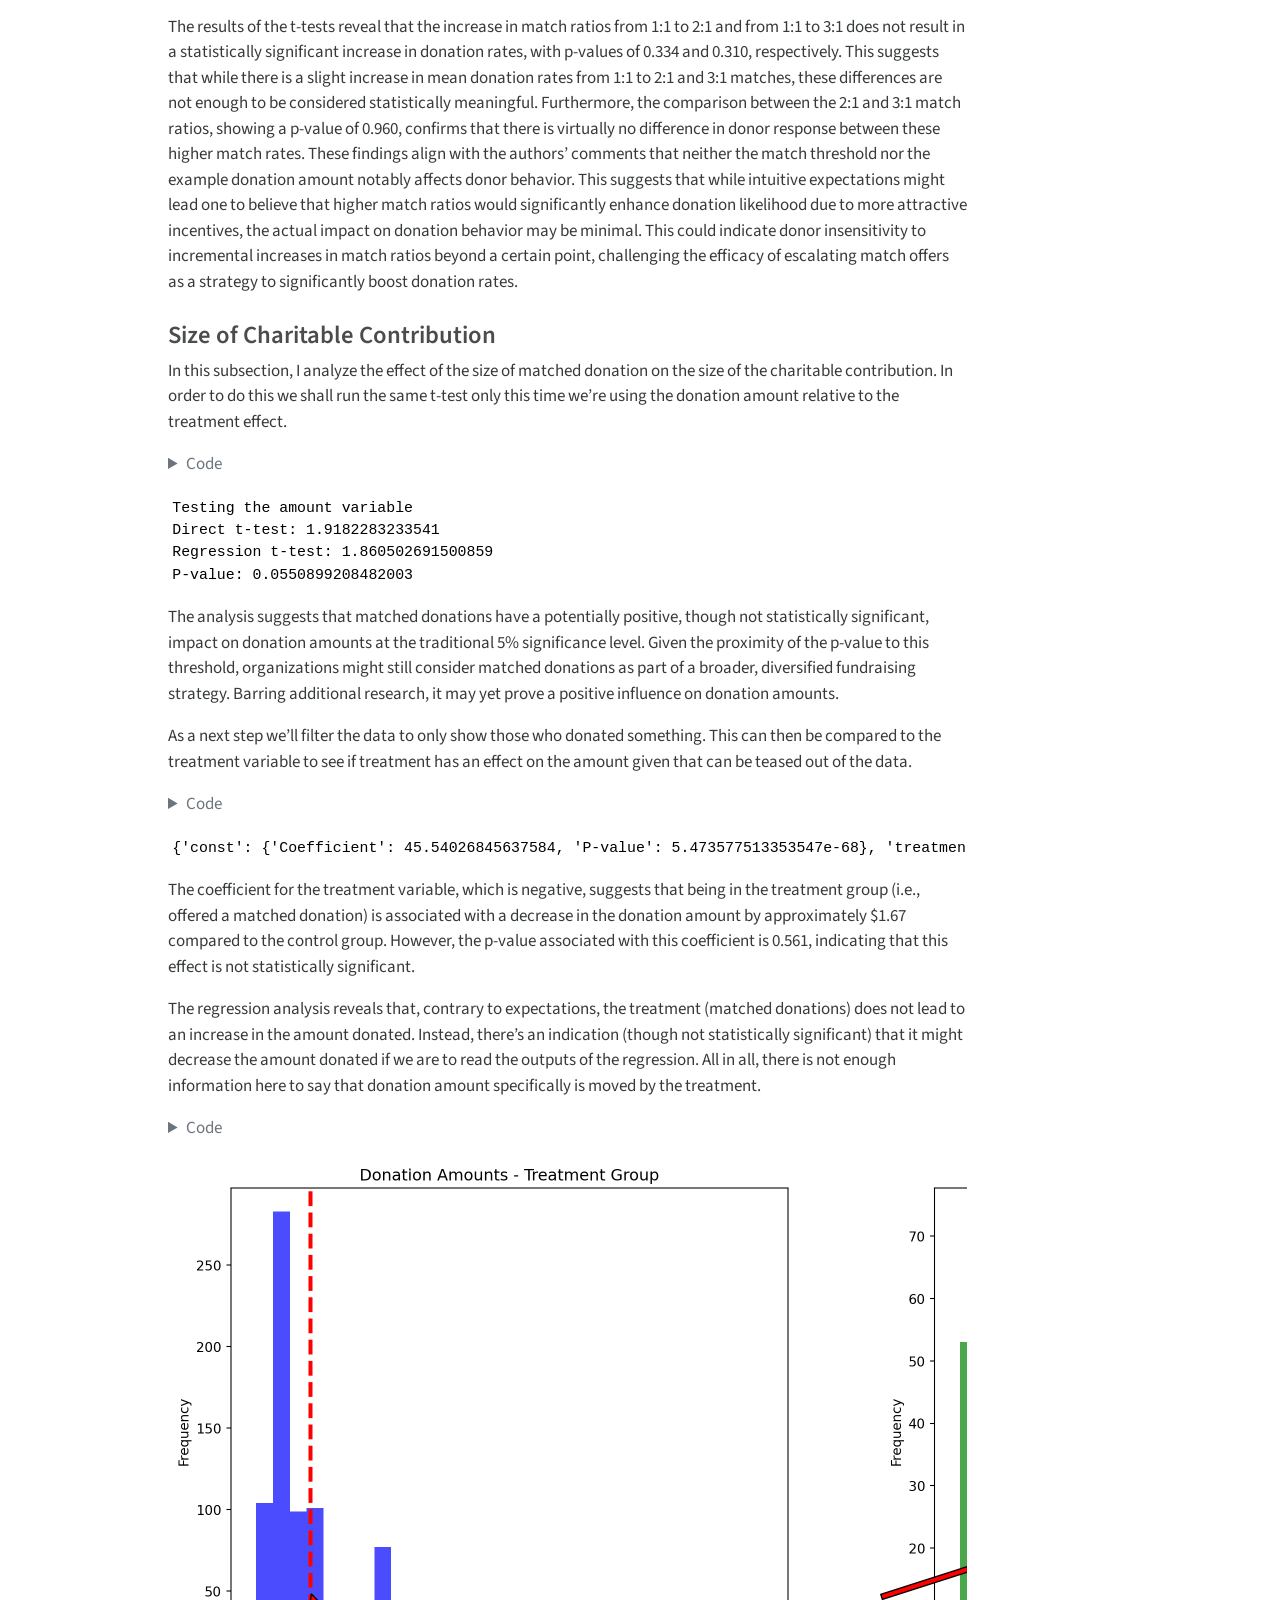
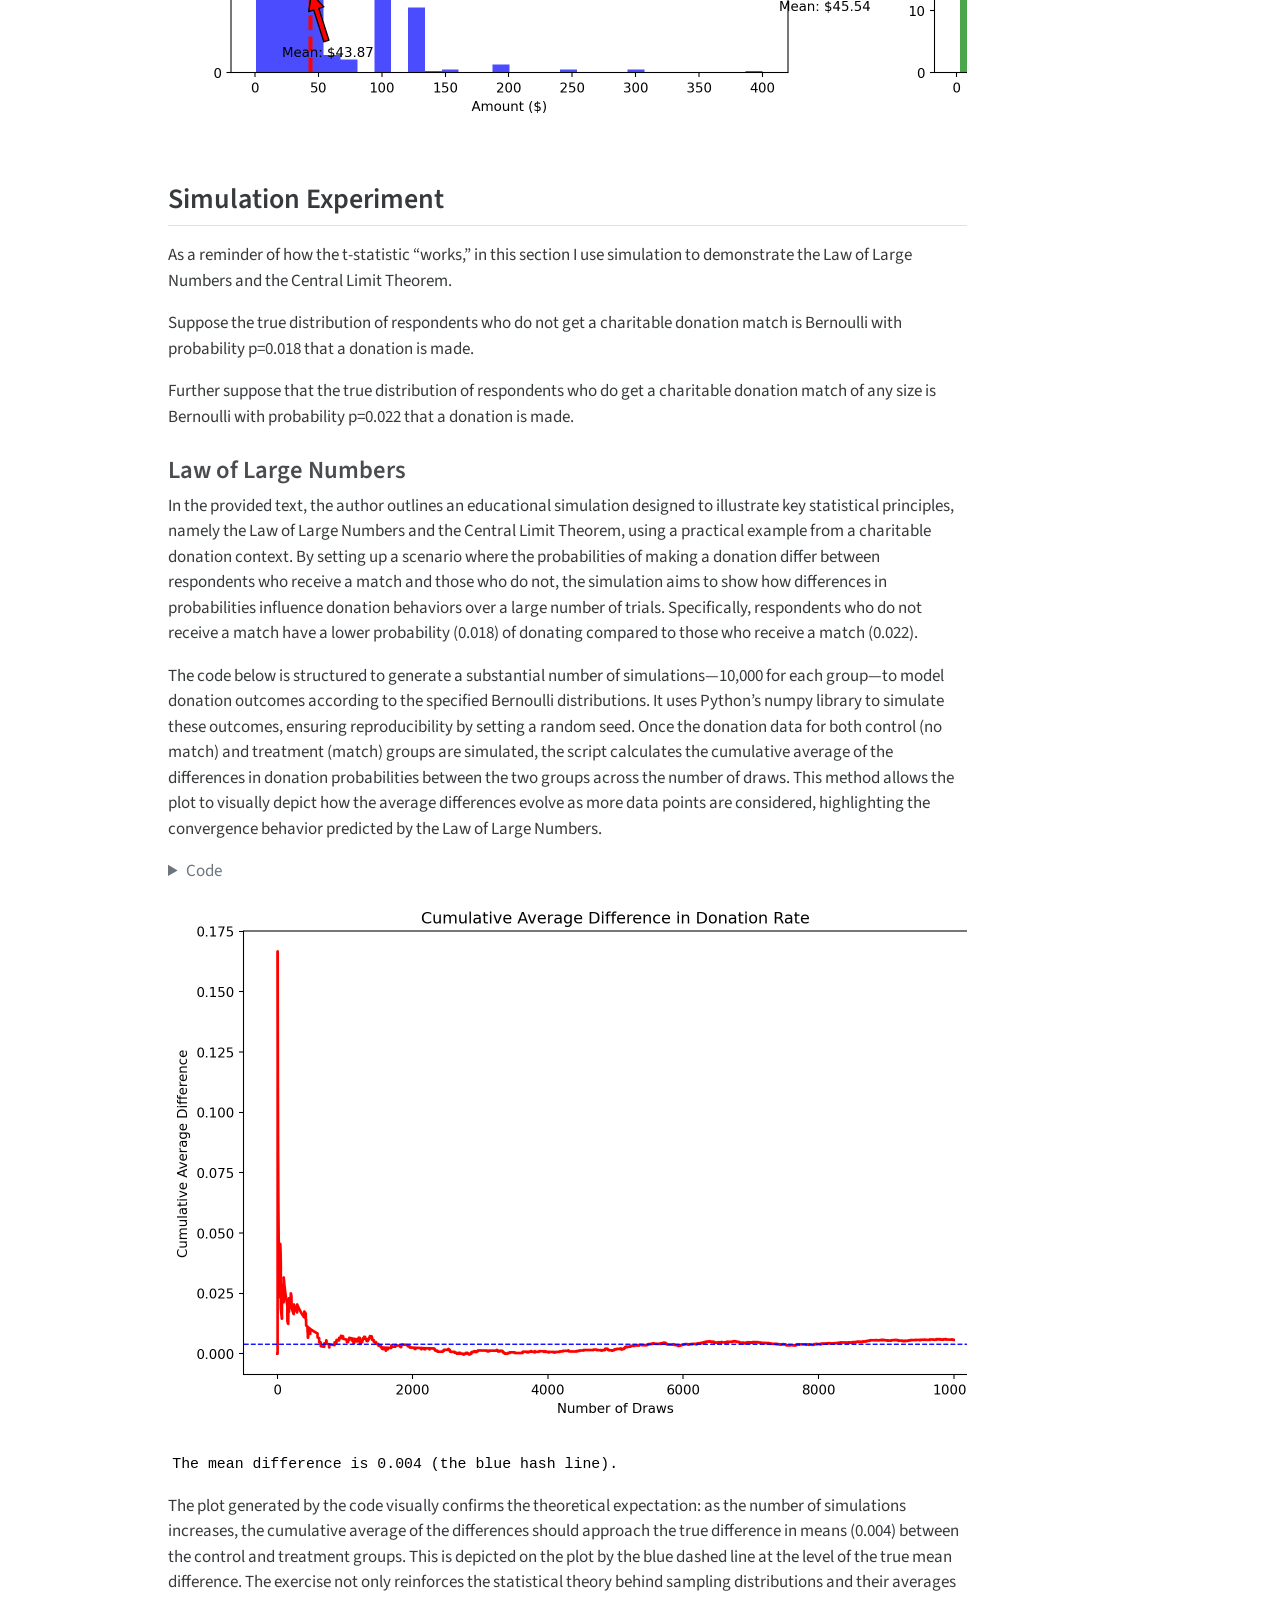
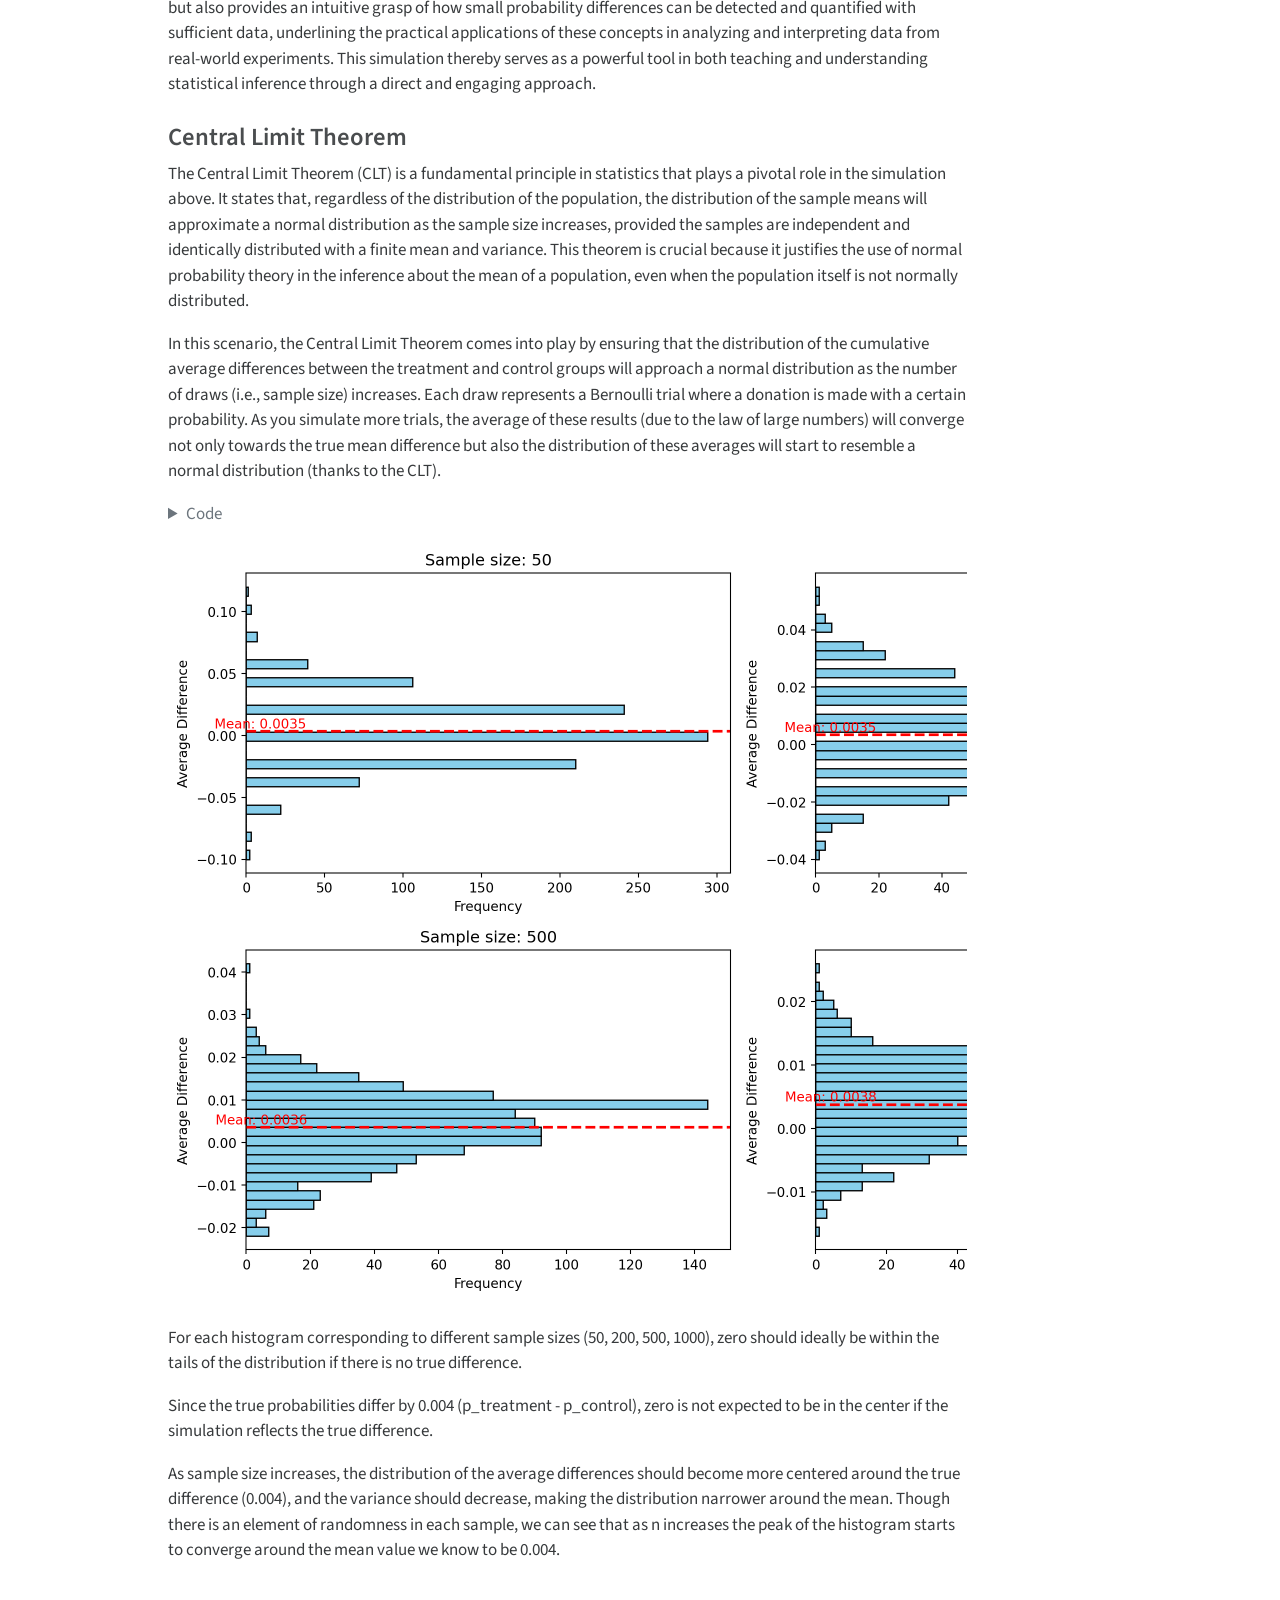
==== commit 432b1756: "HW1 upload" ====
--- a/docs/projects/project1/index.html
+++ b/docs/projects/project1/index.html
@@ -6,10 +6,10 @@
 
 <meta name="viewport" content="width=device-width, initial-scale=1.0, user-scalable=yes">
 
-<meta name="author" content="Your Name">
-<meta name="dcterms.date" content="2024-04-05">
-
-<title>Robin Reese - Analysis of Cars</title>
+<meta name="author" content="Robin Reese">
+<meta name="dcterms.date" content="2024-04-14">
+
+<title>Robin Reese - A Replication of Karlan and List (2007)</title>
 <style>
 code{white-space: pre-wrap;}
 span.smallcaps{font-variant: small-caps;}
@@ -151,9 +151,23 @@
     <h2 id="toc-title">On this page</h2>
    
   <ul>
-  <li><a href="#header" id="toc-header" class="nav-link active" data-scroll-target="#header">Header</a>
+  <li><a href="#introduction" id="toc-introduction" class="nav-link active" data-scroll-target="#introduction">Introduction</a></li>
+  <li><a href="#data" id="toc-data" class="nav-link" data-scroll-target="#data">Data</a>
   <ul class="collapse">
-  <li><a href="#sub-header" id="toc-sub-header" class="nav-link" data-scroll-target="#sub-header">Sub-Header</a></li>
+  <li><a href="#description" id="toc-description" class="nav-link" data-scroll-target="#description">Description</a></li>
+  <li><a href="#variable-definitions" id="toc-variable-definitions" class="nav-link" data-scroll-target="#variable-definitions">Variable Definitions</a></li>
+  <li><a href="#balance-test" id="toc-balance-test" class="nav-link" data-scroll-target="#balance-test">Balance Test</a></li>
+  </ul></li>
+  <li><a href="#experimental-results" id="toc-experimental-results" class="nav-link" data-scroll-target="#experimental-results">Experimental Results</a>
+  <ul class="collapse">
+  <li><a href="#charitable-contribution-made" id="toc-charitable-contribution-made" class="nav-link" data-scroll-target="#charitable-contribution-made">Charitable Contribution Made</a></li>
+  <li><a href="#differences-between-match-rates" id="toc-differences-between-match-rates" class="nav-link" data-scroll-target="#differences-between-match-rates">Differences between Match Rates</a></li>
+  <li><a href="#size-of-charitable-contribution" id="toc-size-of-charitable-contribution" class="nav-link" data-scroll-target="#size-of-charitable-contribution">Size of Charitable Contribution</a></li>
+  </ul></li>
+  <li><a href="#simulation-experiment" id="toc-simulation-experiment" class="nav-link" data-scroll-target="#simulation-experiment">Simulation Experiment</a>
+  <ul class="collapse">
+  <li><a href="#law-of-large-numbers" id="toc-law-of-large-numbers" class="nav-link" data-scroll-target="#law-of-large-numbers">Law of Large Numbers</a></li>
+  <li><a href="#central-limit-theorem" id="toc-central-limit-theorem" class="nav-link" data-scroll-target="#central-limit-theorem">Central Limit Theorem</a></li>
   </ul></li>
   </ul>
 </nav>
@@ -163,7 +177,7 @@
 
 <header id="title-block-header" class="quarto-title-block default">
 <div class="quarto-title">
-<h1 class="title">Analysis of Cars</h1>
+<h1 class="title">A Replication of Karlan and List (2007)</h1>
 </div>
 
 
@@ -173,14 +187,14 @@
     <div>
     <div class="quarto-title-meta-heading">Author</div>
     <div class="quarto-title-meta-contents">
-             <p>Your Name </p>
+             <p>Robin Reese </p>
           </div>
   </div>
     
     <div>
     <div class="quarto-title-meta-heading">Published</div>
     <div class="quarto-title-meta-contents">
-      <p class="date">April 5, 2024</p>
+      <p class="date">April 14, 2024</p>
     </div>
   </div>
   
@@ -192,26 +206,904 @@
 </header>
 
 
-<section id="header" class="level1">
-<h1>Header</h1>
-<p>Let’s investigate the relationship between fuel efficiency (<code>mpg</code>) and engine displacement (<code>disp</code>) from the <code>mtcars</code> dataset. Those variables have a correlation of -0.85.</p>
-<section id="sub-header" class="level2">
-<h2 class="anchored" data-anchor-id="sub-header">Sub-Header</h2>
-<p>Here is a plot:</p>
-<div class="cell">
-<div class="sourceCode cell-code" id="cb1"><pre class="sourceCode r code-with-copy"><code class="sourceCode r"><span id="cb1-1"><a href="#cb1-1" aria-hidden="true" tabindex="-1"></a><span class="fu">library</span>(tidyverse)</span>
-<span id="cb1-2"><a href="#cb1-2" aria-hidden="true" tabindex="-1"></a><span class="fu">data</span>(mtcars)</span>
-<span id="cb1-3"><a href="#cb1-3" aria-hidden="true" tabindex="-1"></a>mtcars <span class="sc">|&gt;</span></span>
-<span id="cb1-4"><a href="#cb1-4" aria-hidden="true" tabindex="-1"></a>  <span class="fu">ggplot</span>(<span class="fu">aes</span>(mpg, disp)) <span class="sc">+</span> </span>
-<span id="cb1-5"><a href="#cb1-5" aria-hidden="true" tabindex="-1"></a>  <span class="fu">geom_point</span>(<span class="at">color=</span><span class="st">"dodgerblue4"</span>, <span class="at">size=</span><span class="dv">2</span>)</span></code><button title="Copy to Clipboard" class="code-copy-button"><i class="bi"></i></button></pre></div>
-<div class="cell-output-display">
+<section id="introduction" class="level2">
+<h2 class="anchored" data-anchor-id="introduction">Introduction</h2>
+<p>Dean Karlan at Yale and John List at the University of Chicago conducted a field experiment to test the effectiveness of different fundraising letters. They sent out 50,000 fundraising letters to potential donors, randomly assigning each letter to one of three treatments: a standard letter, a matching grant letter, or a challenge grant letter. They published the results of this experiment in the <em>American Economic Review</em> in 2007. The article and supporting data are available from the <a href="https://www.aeaweb.org/articles?id=10.1257/aer.97.5.1774">AEA website</a> and from Innovations for Poverty Action as part of <a href="https://dataverse.harvard.edu/dataset.xhtml?persistentId=doi:10.7910/DVN/27853&amp;version=4.2">Harvard’s Dataverse</a>.</p>
+<p>In this field experiment involving over 50,000 prior donors to a non-profit, the researchers investigate how offering matching grants affects charitable giving. Two-thirds of the sample were placed into a treatment group, receiving solicitation letters highlighting that their donations would be matched by an anonymous donor at various ratios and maximum amounts, while the remaining third, serving as a control group, received standard solicitation materials without mention of a match. The treatment group was further stratified into subgroups, each receiving tailored messaging about the matching ratio, the cap on the matching grant, and suggested donation amounts based on their previous giving history.</p>
+<p>The study’s key outcome measures were the response rate to the solicitation and the amount of money donated. By integrating subtle variations in the solicitation letter and the accompanying reply card, the experiment meticulously isolates the influence of the matching grant information. The results offer actionable insights into the effectiveness of different fundraising strategies, revealing the intricate ways in which donors’ decisions are influenced not only by the economic benefit of matching grants but also by their previous engagement levels and the manner in which the opportunity to have their donation matched is communicated.</p>
+<p>This project seeks to replicate their results.</p>
+</section>
+<section id="data" class="level2">
+<h2 class="anchored" data-anchor-id="data">Data</h2>
+<section id="description" class="level3">
+<h3 class="anchored" data-anchor-id="description">Description</h3>
+<p>The first step in our analysis of the data will be to load and explore the results. Below we bring in the state file and take a quick overview of the variables’ counts, types, and distributions.</p>
+<div id="d08cae41" class="cell" data-execution_count="1">
+<details class="code-fold">
+<summary>Code</summary>
+<div class="sourceCode cell-code" id="cb1"><pre class="sourceCode python code-with-copy"><code class="sourceCode python"><span id="cb1-1"><a href="#cb1-1" aria-hidden="true" tabindex="-1"></a><span class="co"># Read the .dta file</span></span>
+<span id="cb1-2"><a href="#cb1-2" aria-hidden="true" tabindex="-1"></a><span class="im">import</span> pandas <span class="im">as</span> pd</span>
+<span id="cb1-3"><a href="#cb1-3" aria-hidden="true" tabindex="-1"></a></span>
+<span id="cb1-4"><a href="#cb1-4" aria-hidden="true" tabindex="-1"></a>df <span class="op">=</span> pd.read_stata(<span class="st">'karlan_list_2007.dta'</span>)</span>
+<span id="cb1-5"><a href="#cb1-5" aria-hidden="true" tabindex="-1"></a></span>
+<span id="cb1-6"><a href="#cb1-6" aria-hidden="true" tabindex="-1"></a><span class="co"># Get an overview of the data</span></span>
+<span id="cb1-7"><a href="#cb1-7" aria-hidden="true" tabindex="-1"></a>df.info()</span>
+<span id="cb1-8"><a href="#cb1-8" aria-hidden="true" tabindex="-1"></a></span>
+<span id="cb1-9"><a href="#cb1-9" aria-hidden="true" tabindex="-1"></a><span class="co"># Describe the data</span></span>
+<span id="cb1-10"><a href="#cb1-10" aria-hidden="true" tabindex="-1"></a>data_description <span class="op">=</span> df.describe()</span>
+<span id="cb1-11"><a href="#cb1-11" aria-hidden="true" tabindex="-1"></a><span class="bu">print</span>(data_description)</span></code><button title="Copy to Clipboard" class="code-copy-button"><i class="bi"></i></button></pre></div>
+</details>
+<div class="cell-output cell-output-stdout">
+<pre><code>&lt;class 'pandas.core.frame.DataFrame'&gt;
+RangeIndex: 50083 entries, 0 to 50082
+Data columns (total 51 columns):
+ #   Column              Non-Null Count  Dtype   
+---  ------              --------------  -----   
+ 0   treatment           50083 non-null  int8    
+ 1   control             50083 non-null  int8    
+ 2   ratio               50083 non-null  category
+ 3   ratio2              50083 non-null  int8    
+ 4   ratio3              50083 non-null  int8    
+ 5   size                50083 non-null  category
+ 6   size25              50083 non-null  int8    
+ 7   size50              50083 non-null  int8    
+ 8   size100             50083 non-null  int8    
+ 9   sizeno              50083 non-null  int8    
+ 10  ask                 50083 non-null  category
+ 11  askd1               50083 non-null  int8    
+ 12  askd2               50083 non-null  int8    
+ 13  askd3               50083 non-null  int8    
+ 14  ask1                50083 non-null  int16   
+ 15  ask2                50083 non-null  int16   
+ 16  ask3                50083 non-null  int16   
+ 17  amount              50083 non-null  float32 
+ 18  gave                50083 non-null  int8    
+ 19  amountchange        50083 non-null  float32 
+ 20  hpa                 50083 non-null  float32 
+ 21  ltmedmra            50083 non-null  int8    
+ 22  freq                50083 non-null  int16   
+ 23  years               50082 non-null  float64 
+ 24  year5               50083 non-null  int8    
+ 25  mrm2                50082 non-null  float64 
+ 26  dormant             50083 non-null  int8    
+ 27  female              48972 non-null  float64 
+ 28  couple              48935 non-null  float64 
+ 29  state50one          50083 non-null  int8    
+ 30  nonlit              49631 non-null  float64 
+ 31  cases               49631 non-null  float64 
+ 32  statecnt            50083 non-null  float32 
+ 33  stateresponse       50083 non-null  float32 
+ 34  stateresponset      50083 non-null  float32 
+ 35  stateresponsec      50080 non-null  float32 
+ 36  stateresponsetminc  50080 non-null  float32 
+ 37  perbush             50048 non-null  float32 
+ 38  close25             50048 non-null  float64 
+ 39  red0                50048 non-null  float64 
+ 40  blue0               50048 non-null  float64 
+ 41  redcty              49978 non-null  float64 
+ 42  bluecty             49978 non-null  float64 
+ 43  pwhite              48217 non-null  float32 
+ 44  pblack              48047 non-null  float32 
+ 45  page18_39           48217 non-null  float32 
+ 46  ave_hh_sz           48221 non-null  float32 
+ 47  median_hhincome     48209 non-null  float64 
+ 48  powner              48214 non-null  float32 
+ 49  psch_atlstba        48215 non-null  float32 
+ 50  pop_propurban       48217 non-null  float32 
+dtypes: category(3), float32(16), float64(12), int16(4), int8(16)
+memory usage: 8.9 MB
+          treatment       control        ratio2        ratio3        size25  \
+count  50083.000000  50083.000000  50083.000000  50083.000000  50083.000000   
+mean       0.666813      0.333187      0.222311      0.222211      0.166723   
+std        0.471357      0.471357      0.415803      0.415736      0.372732   
+min        0.000000      0.000000      0.000000      0.000000      0.000000   
+25%        0.000000      0.000000      0.000000      0.000000      0.000000   
+50%        1.000000      0.000000      0.000000      0.000000      0.000000   
+75%        1.000000      1.000000      0.000000      0.000000      0.000000   
+max        1.000000      1.000000      1.000000      1.000000      1.000000   
+
+             size50       size100        sizeno         askd1         askd2  \
+count  50083.000000  50083.000000  50083.000000  50083.000000  50083.000000   
+mean       0.166623      0.166723      0.166743      0.222311      0.222291   
+std        0.372643      0.372732      0.372750      0.415803      0.415790   
+min        0.000000      0.000000      0.000000      0.000000      0.000000   
+25%        0.000000      0.000000      0.000000      0.000000      0.000000   
+50%        0.000000      0.000000      0.000000      0.000000      0.000000   
+75%        0.000000      0.000000      0.000000      0.000000      0.000000   
+max        1.000000      1.000000      1.000000      1.000000      1.000000   
+
+       ...        redcty       bluecty        pwhite        pblack  \
+count  ...  49978.000000  49978.000000  48217.000000  48047.000000   
+mean   ...      0.510245      0.488715      0.819599      0.086710   
+std    ...      0.499900      0.499878      0.168560      0.135868   
+min    ...      0.000000      0.000000      0.009418      0.000000   
+25%    ...      0.000000      0.000000      0.755845      0.014729   
+50%    ...      1.000000      0.000000      0.872797      0.036554   
+75%    ...      1.000000      1.000000      0.938827      0.090882   
+max    ...      1.000000      1.000000      1.000000      0.989622   
+
+          page18_39     ave_hh_sz  median_hhincome        powner  \
+count  48217.000000  48221.000000     48209.000000  48214.000000   
+mean       0.321694      2.429012     54815.700533      0.669418   
+std        0.103039      0.378105     22027.316665      0.193405   
+min        0.000000      0.000000      5000.000000      0.000000   
+25%        0.258311      2.210000     39181.000000      0.560222   
+50%        0.305534      2.440000     50673.000000      0.712296   
+75%        0.369132      2.660000     66005.000000      0.816798   
+max        0.997544      5.270000    200001.000000      1.000000   
+
+       psch_atlstba  pop_propurban  
+count  48215.000000   48217.000000  
+mean       0.391661       0.871968  
+std        0.186599       0.258633  
+min        0.000000       0.000000  
+25%        0.235647       0.884929  
+50%        0.373744       1.000000  
+75%        0.530036       1.000000  
+max        1.000000       1.000000  
+
+[8 rows x 48 columns]</code></pre>
+</div>
+</div>
+</section>
+<section id="variable-definitions" class="level3">
+<h3 class="anchored" data-anchor-id="variable-definitions">Variable Definitions</h3>
+<table class="table">
+<colgroup>
+<col style="width: 24%">
+<col style="width: 75%">
+</colgroup>
+<thead>
+<tr class="header">
+<th>Variable</th>
+<th>Description</th>
+</tr>
+</thead>
+<tbody>
+<tr class="odd">
+<td><code>treatment</code></td>
+<td>Treatment</td>
+</tr>
+<tr class="even">
+<td><code>control</code></td>
+<td>Control</td>
+</tr>
+<tr class="odd">
+<td><code>ratio</code></td>
+<td>Match ratio</td>
+</tr>
+<tr class="even">
+<td><code>ratio2</code></td>
+<td>2:1 match ratio</td>
+</tr>
+<tr class="odd">
+<td><code>ratio3</code></td>
+<td>3:1 match ratio</td>
+</tr>
+<tr class="even">
+<td><code>size</code></td>
+<td>Match threshold</td>
+</tr>
+<tr class="odd">
+<td><code>size25</code></td>
+<td>$25,000 match threshold</td>
+</tr>
+<tr class="even">
+<td><code>size50</code></td>
+<td>$50,000 match threshold</td>
+</tr>
+<tr class="odd">
+<td><code>size100</code></td>
+<td>$100,000 match threshold</td>
+</tr>
+<tr class="even">
+<td><code>sizeno</code></td>
+<td>Unstated match threshold</td>
+</tr>
+<tr class="odd">
+<td><code>ask</code></td>
+<td>Suggested donation amount</td>
+</tr>
+<tr class="even">
+<td><code>askd1</code></td>
+<td>Suggested donation was highest previous contribution</td>
+</tr>
+<tr class="odd">
+<td><code>askd2</code></td>
+<td>Suggested donation was 1.25 x highest previous contribution</td>
+</tr>
+<tr class="even">
+<td><code>askd3</code></td>
+<td>Suggested donation was 1.50 x highest previous contribution</td>
+</tr>
+<tr class="odd">
+<td><code>ask1</code></td>
+<td>Highest previous contribution (for suggestion)</td>
+</tr>
+<tr class="even">
+<td><code>ask2</code></td>
+<td>1.25 x highest previous contribution (for suggestion)</td>
+</tr>
+<tr class="odd">
+<td><code>ask3</code></td>
+<td>1.50 x highest previous contribution (for suggestion)</td>
+</tr>
+<tr class="even">
+<td><code>amount</code></td>
+<td>Dollars given</td>
+</tr>
+<tr class="odd">
+<td><code>gave</code></td>
+<td>Gave anything</td>
+</tr>
+<tr class="even">
+<td><code>amountchange</code></td>
+<td>Change in amount given</td>
+</tr>
+<tr class="odd">
+<td><code>hpa</code></td>
+<td>Highest previous contribution</td>
+</tr>
+<tr class="even">
+<td><code>ltmedmra</code></td>
+<td>Small prior donor: last gift was less than median $35</td>
+</tr>
+<tr class="odd">
+<td><code>freq</code></td>
+<td>Number of prior donations</td>
+</tr>
+<tr class="even">
+<td><code>years</code></td>
+<td>Number of years since initial donation</td>
+</tr>
+<tr class="odd">
+<td><code>year5</code></td>
+<td>At least 5 years since initial donation</td>
+</tr>
+<tr class="even">
+<td><code>mrm2</code></td>
+<td>Number of months since last donation</td>
+</tr>
+<tr class="odd">
+<td><code>dormant</code></td>
+<td>Already donated in 2005</td>
+</tr>
+<tr class="even">
+<td><code>female</code></td>
+<td>Female</td>
+</tr>
+<tr class="odd">
+<td><code>couple</code></td>
+<td>Couple</td>
+</tr>
+<tr class="even">
+<td><code>state50one</code></td>
+<td>State tag: 1 for one observation of each of 50 states; 0 otherwise</td>
+</tr>
+<tr class="odd">
+<td><code>nonlit</code></td>
+<td>Nonlitigation</td>
+</tr>
+<tr class="even">
+<td><code>cases</code></td>
+<td>Court cases from state in 2004-5 in which organization was involved</td>
+</tr>
+<tr class="odd">
+<td><code>statecnt</code></td>
+<td>Percent of sample from state</td>
+</tr>
+<tr class="even">
+<td><code>stateresponse</code></td>
+<td>Proportion of sample from the state who gave</td>
+</tr>
+<tr class="odd">
+<td><code>stateresponset</code></td>
+<td>Proportion of treated sample from the state who gave</td>
+</tr>
+<tr class="even">
+<td><code>stateresponsec</code></td>
+<td>Proportion of control sample from the state who gave</td>
+</tr>
+<tr class="odd">
+<td><code>stateresponsetminc</code></td>
+<td>stateresponset - stateresponsec</td>
+</tr>
+<tr class="even">
+<td><code>perbush</code></td>
+<td>State vote share for Bush</td>
+</tr>
+<tr class="odd">
+<td><code>close25</code></td>
+<td>State vote share for Bush between 47.5% and 52.5%</td>
+</tr>
+<tr class="even">
+<td><code>red0</code></td>
+<td>Red state</td>
+</tr>
+<tr class="odd">
+<td><code>blue0</code></td>
+<td>Blue state</td>
+</tr>
+<tr class="even">
+<td><code>redcty</code></td>
+<td>Red county</td>
+</tr>
+<tr class="odd">
+<td><code>bluecty</code></td>
+<td>Blue county</td>
+</tr>
+<tr class="even">
+<td><code>pwhite</code></td>
+<td>Proportion white within zip code</td>
+</tr>
+<tr class="odd">
+<td><code>pblack</code></td>
+<td>Proportion black within zip code</td>
+</tr>
+<tr class="even">
+<td><code>page18_39</code></td>
+<td>Proportion age 18-39 within zip code</td>
+</tr>
+<tr class="odd">
+<td><code>ave_hh_sz</code></td>
+<td>Average household size within zip code</td>
+</tr>
+<tr class="even">
+<td><code>median_hhincome</code></td>
+<td>Median household income within zip code</td>
+</tr>
+<tr class="odd">
+<td><code>powner</code></td>
+<td>Proportion house owner within zip code</td>
+</tr>
+<tr class="even">
+<td><code>psch_atlstba</code></td>
+<td>Proportion who finished college within zip code</td>
+</tr>
+<tr class="odd">
+<td><code>pop_propurban</code></td>
+<td>Proportion of population urban within zip code</td>
+</tr>
+</tbody>
+</table>
+<p>::::</p>
+</section>
+<section id="balance-test" class="level3">
+<h3 class="anchored" data-anchor-id="balance-test">Balance Test</h3>
+<p>As an ad hoc test of the randomization mechanism, I provide a series of tests that compare aspects of the treatment and control groups to assess whether they are statistically significantly different from one another.</p>
+<p>Direct t-tests and t-tests from linear regression are both statistical tools used to assess the significance of differences between groups or the impact of predictors. A direct t-test compares the means of two independent samples to determine if they come from distributions with equal means, making it ideal for straightforward comparisons between two groups, such as control and treatment conditions in an experiment. The resulting p-value indicates whether any observed difference is likely to be due to chance.</p>
+<p>In contrast, a t-test from a linear regression analysis evaluates the significance of individual predictors within a more complex model that may include multiple variables. The t-statistic here assesses whether a coefficient differs significantly from zero, taking into account other factors in the model. This allows for the evaluation of each predictor’s unique contribution and the control of confounding variables. Both types of t-tests rely on the assumption of normally distributed errors and can be adapted for equal or unequal variances between groups. While direct t-tests are best suited for simpler experimental designs, regression t-tests excel in multifaceted studies where multiple influences need to be accounted for simultaneously.</p>
+<p>We’ll define functions next that are able to perform both test methodologies on our dataset as needed.</p>
+<div id="4d539fa0" class="cell" data-execution_count="2">
+<details class="code-fold">
+<summary>Code</summary>
+<div class="sourceCode cell-code" id="cb3"><pre class="sourceCode python code-with-copy"><code class="sourceCode python"><span id="cb3-1"><a href="#cb3-1" aria-hidden="true" tabindex="-1"></a><span class="im">import</span> pandas <span class="im">as</span> pd</span>
+<span id="cb3-2"><a href="#cb3-2" aria-hidden="true" tabindex="-1"></a><span class="im">import</span> numpy <span class="im">as</span> np</span>
+<span id="cb3-3"><a href="#cb3-3" aria-hidden="true" tabindex="-1"></a><span class="im">import</span> statsmodels.api <span class="im">as</span> sm</span>
+<span id="cb3-4"><a href="#cb3-4" aria-hidden="true" tabindex="-1"></a><span class="im">import</span> warnings</span>
+<span id="cb3-5"><a href="#cb3-5" aria-hidden="true" tabindex="-1"></a>warnings.filterwarnings(<span class="st">'ignore'</span>)</span>
+<span id="cb3-6"><a href="#cb3-6" aria-hidden="true" tabindex="-1"></a></span>
+<span id="cb3-7"><a href="#cb3-7" aria-hidden="true" tabindex="-1"></a><span class="kw">def</span> direct_t_test(df, treatment_col, outcome_col):</span>
+<span id="cb3-8"><a href="#cb3-8" aria-hidden="true" tabindex="-1"></a>    <span class="co"># Drop any rows with missing values and ensure numeric data for consistency with regression</span></span>
+<span id="cb3-9"><a href="#cb3-9" aria-hidden="true" tabindex="-1"></a>    df <span class="op">=</span> df.dropna(subset<span class="op">=</span>[treatment_col, outcome_col])</span>
+<span id="cb3-10"><a href="#cb3-10" aria-hidden="true" tabindex="-1"></a>    df[treatment_col] <span class="op">=</span> pd.to_numeric(df[treatment_col], errors<span class="op">=</span><span class="st">'coerce'</span>)</span>
+<span id="cb3-11"><a href="#cb3-11" aria-hidden="true" tabindex="-1"></a>    df[outcome_col] <span class="op">=</span> pd.to_numeric(df[outcome_col], errors<span class="op">=</span><span class="st">'coerce'</span>)</span>
+<span id="cb3-12"><a href="#cb3-12" aria-hidden="true" tabindex="-1"></a></span>
+<span id="cb3-13"><a href="#cb3-13" aria-hidden="true" tabindex="-1"></a>    <span class="co"># Separate the treatment and control groups</span></span>
+<span id="cb3-14"><a href="#cb3-14" aria-hidden="true" tabindex="-1"></a>    treatment_group <span class="op">=</span> df[df[treatment_col] <span class="op">==</span> <span class="dv">1</span>][outcome_col]</span>
+<span id="cb3-15"><a href="#cb3-15" aria-hidden="true" tabindex="-1"></a>    control_group <span class="op">=</span> df[df[treatment_col] <span class="op">==</span> <span class="dv">0</span>][outcome_col]</span>
+<span id="cb3-16"><a href="#cb3-16" aria-hidden="true" tabindex="-1"></a></span>
+<span id="cb3-17"><a href="#cb3-17" aria-hidden="true" tabindex="-1"></a>    <span class="co"># Calculate means</span></span>
+<span id="cb3-18"><a href="#cb3-18" aria-hidden="true" tabindex="-1"></a>    mean_treatment <span class="op">=</span> treatment_group.mean()</span>
+<span id="cb3-19"><a href="#cb3-19" aria-hidden="true" tabindex="-1"></a>    mean_control <span class="op">=</span> control_group.mean()</span>
+<span id="cb3-20"><a href="#cb3-20" aria-hidden="true" tabindex="-1"></a></span>
+<span id="cb3-21"><a href="#cb3-21" aria-hidden="true" tabindex="-1"></a>    <span class="co"># Calculate standard deviations</span></span>
+<span id="cb3-22"><a href="#cb3-22" aria-hidden="true" tabindex="-1"></a>    std_treatment <span class="op">=</span> treatment_group.std(ddof<span class="op">=</span><span class="dv">1</span>)</span>
+<span id="cb3-23"><a href="#cb3-23" aria-hidden="true" tabindex="-1"></a>    std_control <span class="op">=</span> control_group.std(ddof<span class="op">=</span><span class="dv">1</span>)</span>
+<span id="cb3-24"><a href="#cb3-24" aria-hidden="true" tabindex="-1"></a></span>
+<span id="cb3-25"><a href="#cb3-25" aria-hidden="true" tabindex="-1"></a>    <span class="co"># Calculate sample sizes</span></span>
+<span id="cb3-26"><a href="#cb3-26" aria-hidden="true" tabindex="-1"></a>    n_treatment <span class="op">=</span> <span class="bu">len</span>(treatment_group)</span>
+<span id="cb3-27"><a href="#cb3-27" aria-hidden="true" tabindex="-1"></a>    n_control <span class="op">=</span> <span class="bu">len</span>(control_group)</span>
+<span id="cb3-28"><a href="#cb3-28" aria-hidden="true" tabindex="-1"></a></span>
+<span id="cb3-29"><a href="#cb3-29" aria-hidden="true" tabindex="-1"></a>    <span class="co"># Calculate separate standard errors</span></span>
+<span id="cb3-30"><a href="#cb3-30" aria-hidden="true" tabindex="-1"></a>    se_treatment <span class="op">=</span> std_treatment <span class="op">/</span> np.sqrt(n_treatment)</span>
+<span id="cb3-31"><a href="#cb3-31" aria-hidden="true" tabindex="-1"></a>    se_control <span class="op">=</span> std_control <span class="op">/</span> np.sqrt(n_control)</span>
+<span id="cb3-32"><a href="#cb3-32" aria-hidden="true" tabindex="-1"></a></span>
+<span id="cb3-33"><a href="#cb3-33" aria-hidden="true" tabindex="-1"></a>    <span class="co"># Calculate the t-statistic</span></span>
+<span id="cb3-34"><a href="#cb3-34" aria-hidden="true" tabindex="-1"></a>    t_stat <span class="op">=</span> (mean_treatment <span class="op">-</span> mean_control) <span class="op">/</span> np.sqrt(se_treatment<span class="op">**</span><span class="dv">2</span> <span class="op">+</span> se_control<span class="op">**</span><span class="dv">2</span>)</span>
+<span id="cb3-35"><a href="#cb3-35" aria-hidden="true" tabindex="-1"></a></span>
+<span id="cb3-36"><a href="#cb3-36" aria-hidden="true" tabindex="-1"></a>    <span class="co"># Calculate degrees of freedom using the Welch-Satterthwaite equation</span></span>
+<span id="cb3-37"><a href="#cb3-37" aria-hidden="true" tabindex="-1"></a>    df <span class="op">=</span> ((se_treatment<span class="op">**</span><span class="dv">2</span> <span class="op">+</span> se_control<span class="op">**</span><span class="dv">2</span>)<span class="op">**</span><span class="dv">2</span> <span class="op">/</span></span>
+<span id="cb3-38"><a href="#cb3-38" aria-hidden="true" tabindex="-1"></a>          ((se_treatment<span class="op">**</span><span class="dv">4</span> <span class="op">/</span> (n_treatment <span class="op">-</span> <span class="dv">1</span>)) <span class="op">+</span> (se_control<span class="op">**</span><span class="dv">4</span> <span class="op">/</span> (n_control <span class="op">-</span> <span class="dv">1</span>))))</span>
+<span id="cb3-39"><a href="#cb3-39" aria-hidden="true" tabindex="-1"></a></span>
+<span id="cb3-40"><a href="#cb3-40" aria-hidden="true" tabindex="-1"></a>    <span class="cf">return</span> t_stat, df</span>
+<span id="cb3-41"><a href="#cb3-41" aria-hidden="true" tabindex="-1"></a></span>
+<span id="cb3-42"><a href="#cb3-42" aria-hidden="true" tabindex="-1"></a><span class="kw">def</span> run_regression(df, treatment_col, outcome_col):</span>
+<span id="cb3-43"><a href="#cb3-43" aria-hidden="true" tabindex="-1"></a>    <span class="co"># Drop any rows with missing values and ensure numeric data</span></span>
+<span id="cb3-44"><a href="#cb3-44" aria-hidden="true" tabindex="-1"></a>    df <span class="op">=</span> df.dropna(subset<span class="op">=</span>[treatment_col, outcome_col])</span>
+<span id="cb3-45"><a href="#cb3-45" aria-hidden="true" tabindex="-1"></a>    df[treatment_col] <span class="op">=</span> pd.to_numeric(df[treatment_col], errors<span class="op">=</span><span class="st">'coerce'</span>)</span>
+<span id="cb3-46"><a href="#cb3-46" aria-hidden="true" tabindex="-1"></a>    df[outcome_col] <span class="op">=</span> pd.to_numeric(df[outcome_col], errors<span class="op">=</span><span class="st">'coerce'</span>)</span>
+<span id="cb3-47"><a href="#cb3-47" aria-hidden="true" tabindex="-1"></a></span>
+<span id="cb3-48"><a href="#cb3-48" aria-hidden="true" tabindex="-1"></a>    <span class="co"># Prepare the design matrix X with a constant (intercept) and the treatment indicator</span></span>
+<span id="cb3-49"><a href="#cb3-49" aria-hidden="true" tabindex="-1"></a>    X <span class="op">=</span> sm.add_constant(df[treatment_col])</span>
+<span id="cb3-50"><a href="#cb3-50" aria-hidden="true" tabindex="-1"></a>    Y <span class="op">=</span> df[outcome_col]</span>
+<span id="cb3-51"><a href="#cb3-51" aria-hidden="true" tabindex="-1"></a></span>
+<span id="cb3-52"><a href="#cb3-52" aria-hidden="true" tabindex="-1"></a>    <span class="co"># Fit the OLS regression model</span></span>
+<span id="cb3-53"><a href="#cb3-53" aria-hidden="true" tabindex="-1"></a>    model <span class="op">=</span> sm.OLS(Y, X).fit()</span>
+<span id="cb3-54"><a href="#cb3-54" aria-hidden="true" tabindex="-1"></a></span>
+<span id="cb3-55"><a href="#cb3-55" aria-hidden="true" tabindex="-1"></a>    <span class="co"># Extract the t-statistic and p-value for the treatment variable</span></span>
+<span id="cb3-56"><a href="#cb3-56" aria-hidden="true" tabindex="-1"></a>    t_stat <span class="op">=</span> model.tvalues[treatment_col]</span>
+<span id="cb3-57"><a href="#cb3-57" aria-hidden="true" tabindex="-1"></a></span>
+<span id="cb3-58"><a href="#cb3-58" aria-hidden="true" tabindex="-1"></a>    <span class="co"># Return the t-statistic and degrees of freedom</span></span>
+<span id="cb3-59"><a href="#cb3-59" aria-hidden="true" tabindex="-1"></a>    <span class="cf">return</span> t_stat, model.df_resid</span>
+<span id="cb3-60"><a href="#cb3-60" aria-hidden="true" tabindex="-1"></a></span>
+<span id="cb3-61"><a href="#cb3-61" aria-hidden="true" tabindex="-1"></a><span class="co"># Example usage (you need to replace 'your_dataframe', 'treatment', and 'outcome' with your actual DataFrame and column names)</span></span>
+<span id="cb3-62"><a href="#cb3-62" aria-hidden="true" tabindex="-1"></a><span class="co"># t_stat_direct, df_direct = direct_t_test(your_dataframe, 'treatment', 'outcome')</span></span>
+<span id="cb3-63"><a href="#cb3-63" aria-hidden="true" tabindex="-1"></a><span class="co"># t_stat_regression, df_regression = run_regression(your_dataframe, 'treatment', 'outcome')</span></span>
+<span id="cb3-64"><a href="#cb3-64" aria-hidden="true" tabindex="-1"></a><span class="co"># print("Direct t-test:", t_stat_direct, "df:", df_direct)</span></span>
+<span id="cb3-65"><a href="#cb3-65" aria-hidden="true" tabindex="-1"></a><span class="co"># print("Regression t-test:", t_stat_regression, "df:", df_regression)</span></span></code><button title="Copy to Clipboard" class="code-copy-button"><i class="bi"></i></button></pre></div>
+</details>
+</div>
+<p>Now that the functions are defined, we can test different variables besides the outcome variables to see if the treatment and control groups show significant differences from each other.</p>
+<div id="30284924" class="cell" data-execution_count="3">
+<details class="code-fold">
+<summary>Code</summary>
+<div class="sourceCode cell-code" id="cb4"><pre class="sourceCode python code-with-copy"><code class="sourceCode python"><span id="cb4-1"><a href="#cb4-1" aria-hidden="true" tabindex="-1"></a><span class="co"># Prepare groups for direct t-test of 'mrm2'</span></span>
+<span id="cb4-2"><a href="#cb4-2" aria-hidden="true" tabindex="-1"></a>t_stat_direct, df_direct <span class="op">=</span> direct_t_test(df, <span class="st">'treatment'</span>, <span class="st">'mrm2'</span>)</span>
+<span id="cb4-3"><a href="#cb4-3" aria-hidden="true" tabindex="-1"></a>t_stat_regression, df_regression <span class="op">=</span> run_regression(df, <span class="st">'treatment'</span>, <span class="st">'mrm2'</span>)</span>
+<span id="cb4-4"><a href="#cb4-4" aria-hidden="true" tabindex="-1"></a><span class="bu">print</span>(<span class="st">'Testing the mrm2 variable'</span>)</span>
+<span id="cb4-5"><a href="#cb4-5" aria-hidden="true" tabindex="-1"></a><span class="bu">print</span>(<span class="st">"Direct t-test:"</span>, t_stat_direct)</span>
+<span id="cb4-6"><a href="#cb4-6" aria-hidden="true" tabindex="-1"></a><span class="bu">print</span>(<span class="st">"Regression t-test:"</span>, t_stat_regression)</span>
+<span id="cb4-7"><a href="#cb4-7" aria-hidden="true" tabindex="-1"></a></span>
+<span id="cb4-8"><a href="#cb4-8" aria-hidden="true" tabindex="-1"></a><span class="co"># Prepare groups for direct t-test of 'female'</span></span>
+<span id="cb4-9"><a href="#cb4-9" aria-hidden="true" tabindex="-1"></a>t_stat_direct, df_direct <span class="op">=</span> direct_t_test(df, <span class="st">'treatment'</span>, <span class="st">'female'</span>)</span>
+<span id="cb4-10"><a href="#cb4-10" aria-hidden="true" tabindex="-1"></a>t_stat_regression, df_regression <span class="op">=</span> run_regression(df, <span class="st">'treatment'</span>, <span class="st">'female'</span>)</span>
+<span id="cb4-11"><a href="#cb4-11" aria-hidden="true" tabindex="-1"></a><span class="bu">print</span>(<span class="st">'Testing the female variable'</span>)</span>
+<span id="cb4-12"><a href="#cb4-12" aria-hidden="true" tabindex="-1"></a><span class="bu">print</span>(<span class="st">"Direct t-test:"</span>, t_stat_direct)</span>
+<span id="cb4-13"><a href="#cb4-13" aria-hidden="true" tabindex="-1"></a><span class="bu">print</span>(<span class="st">"Regression t-test:"</span>, t_stat_regression)</span>
+<span id="cb4-14"><a href="#cb4-14" aria-hidden="true" tabindex="-1"></a></span>
+<span id="cb4-15"><a href="#cb4-15" aria-hidden="true" tabindex="-1"></a><span class="co"># Prepare groups for direct t-test of 'red0'</span></span>
+<span id="cb4-16"><a href="#cb4-16" aria-hidden="true" tabindex="-1"></a>t_stat_direct, df_direct <span class="op">=</span> direct_t_test(df, <span class="st">'treatment'</span>, <span class="st">'red0'</span>)</span>
+<span id="cb4-17"><a href="#cb4-17" aria-hidden="true" tabindex="-1"></a>t_stat_regression, df_regression <span class="op">=</span> run_regression(df, <span class="st">'treatment'</span>, <span class="st">'red0'</span>)</span>
+<span id="cb4-18"><a href="#cb4-18" aria-hidden="true" tabindex="-1"></a><span class="bu">print</span>(<span class="st">'Testing the red0 variable'</span>)</span>
+<span id="cb4-19"><a href="#cb4-19" aria-hidden="true" tabindex="-1"></a><span class="bu">print</span>(<span class="st">"Direct t-test:"</span>, t_stat_direct)</span>
+<span id="cb4-20"><a href="#cb4-20" aria-hidden="true" tabindex="-1"></a><span class="bu">print</span>(<span class="st">"Regression t-test:"</span>, t_stat_regression)</span>
+<span id="cb4-21"><a href="#cb4-21" aria-hidden="true" tabindex="-1"></a></span>
+<span id="cb4-22"><a href="#cb4-22" aria-hidden="true" tabindex="-1"></a><span class="co"># Perform both t-tests of 'years'</span></span>
+<span id="cb4-23"><a href="#cb4-23" aria-hidden="true" tabindex="-1"></a>t_stat_direct, df_direct <span class="op">=</span> direct_t_test(df, <span class="st">'treatment'</span>, <span class="st">'years'</span>)</span>
+<span id="cb4-24"><a href="#cb4-24" aria-hidden="true" tabindex="-1"></a>t_stat_regression, df_regression <span class="op">=</span> run_regression(df, <span class="st">'treatment'</span>, <span class="st">'years'</span>)</span>
+<span id="cb4-25"><a href="#cb4-25" aria-hidden="true" tabindex="-1"></a><span class="bu">print</span>(<span class="st">'Testing the years variable'</span>)</span>
+<span id="cb4-26"><a href="#cb4-26" aria-hidden="true" tabindex="-1"></a><span class="bu">print</span>(<span class="st">"Direct t-test:"</span>, t_stat_direct)</span>
+<span id="cb4-27"><a href="#cb4-27" aria-hidden="true" tabindex="-1"></a><span class="bu">print</span>(<span class="st">"Regression t-test:"</span>, t_stat_regression)</span></code><button title="Copy to Clipboard" class="code-copy-button"><i class="bi"></i></button></pre></div>
+</details>
+<div class="cell-output cell-output-stdout">
+<pre><code>Testing the mrm2 variable
+Direct t-test: 0.11953155228176904
+Regression t-test: 0.11949210581591684
+Testing the female variable
+Direct t-test: -1.7535132542518672
+Regression t-test: -1.7583691871450848
+Testing the red0 variable
+Direct t-test: 1.877281316440582
+Regression t-test: 1.8750884882812506
+Testing the years variable
+Direct t-test: -1.0909175279573782
+Regression t-test: -1.1030383745788988</code></pre>
+</div>
+</div>
+</section>
+</section>
+<section id="experimental-results" class="level2">
+<h2 class="anchored" data-anchor-id="experimental-results">Experimental Results</h2>
+<section id="charitable-contribution-made" class="level3">
+<h3 class="anchored" data-anchor-id="charitable-contribution-made">Charitable Contribution Made</h3>
+<p>Analyzing whether matched donations lead to an increased response rate of making a donation is a critical first step in reproducing the results of a study because it directly assesses the effectiveness of the matching incentive as a motivational tool in charitable giving. This analysis establishes the foundational evidence needed to validate the underlying assumptions of fundraising strategies that utilize matching offers to enhance donor engagement and generosity. Below we’ll plot the differences in response rate between the treatment and control groups.</p>
+<div id="b9f55a60" class="cell" data-execution_count="4">
+<details class="code-fold">
+<summary>Code</summary>
+<div class="sourceCode cell-code" id="cb6"><pre class="sourceCode python code-with-copy"><code class="sourceCode python"><span id="cb6-1"><a href="#cb6-1" aria-hidden="true" tabindex="-1"></a><span class="im">import</span> matplotlib.pyplot <span class="im">as</span> plt</span>
+<span id="cb6-2"><a href="#cb6-2" aria-hidden="true" tabindex="-1"></a></span>
+<span id="cb6-3"><a href="#cb6-3" aria-hidden="true" tabindex="-1"></a><span class="co"># Calculate the proportions for the 'gave' column based on the 'treatment' indicator</span></span>
+<span id="cb6-4"><a href="#cb6-4" aria-hidden="true" tabindex="-1"></a>proportions <span class="op">=</span> df.groupby(<span class="st">'treatment'</span>)[<span class="st">'gave'</span>].mean()</span>
+<span id="cb6-5"><a href="#cb6-5" aria-hidden="true" tabindex="-1"></a></span>
+<span id="cb6-6"><a href="#cb6-6" aria-hidden="true" tabindex="-1"></a><span class="co"># Create a barplot</span></span>
+<span id="cb6-7"><a href="#cb6-7" aria-hidden="true" tabindex="-1"></a>plt.figure(figsize<span class="op">=</span>(<span class="dv">10</span>, <span class="dv">6</span>))</span>
+<span id="cb6-8"><a href="#cb6-8" aria-hidden="true" tabindex="-1"></a>colors <span class="op">=</span> [<span class="st">'#1f77b4'</span>, <span class="st">'#ff7f0e'</span>]  <span class="co"># Aesthetically pleasing color palette</span></span>
+<span id="cb6-9"><a href="#cb6-9" aria-hidden="true" tabindex="-1"></a>proportions.plot(kind<span class="op">=</span><span class="st">'bar'</span>, color<span class="op">=</span>colors)</span>
+<span id="cb6-10"><a href="#cb6-10" aria-hidden="true" tabindex="-1"></a></span>
+<span id="cb6-11"><a href="#cb6-11" aria-hidden="true" tabindex="-1"></a><span class="co"># Add labels and title</span></span>
+<span id="cb6-12"><a href="#cb6-12" aria-hidden="true" tabindex="-1"></a>plt.title(<span class="st">'Proportion of People Who Donated by Group'</span>)</span>
+<span id="cb6-13"><a href="#cb6-13" aria-hidden="true" tabindex="-1"></a>plt.xlabel(<span class="st">'Group'</span>)</span>
+<span id="cb6-14"><a href="#cb6-14" aria-hidden="true" tabindex="-1"></a>plt.ylabel(<span class="st">'Proportion of Donations'</span>)</span>
+<span id="cb6-15"><a href="#cb6-15" aria-hidden="true" tabindex="-1"></a>plt.xticks(ticks<span class="op">=</span>[<span class="dv">0</span>, <span class="dv">1</span>], labels<span class="op">=</span>[<span class="st">'Control'</span>, <span class="st">'Treatment'</span>], rotation<span class="op">=</span><span class="dv">0</span>)  <span class="co"># Rename x-ticks for clarity</span></span>
+<span id="cb6-16"><a href="#cb6-16" aria-hidden="true" tabindex="-1"></a></span>
+<span id="cb6-17"><a href="#cb6-17" aria-hidden="true" tabindex="-1"></a><span class="co"># Show the plot</span></span>
+<span id="cb6-18"><a href="#cb6-18" aria-hidden="true" tabindex="-1"></a>plt.show()</span></code><button title="Copy to Clipboard" class="code-copy-button"><i class="bi"></i></button></pre></div>
+</details>
+<div class="cell-output cell-output-display">
 <div>
 <figure class="figure">
-<p><img src="index_files/figure-html/unnamed-chunk-1-1.png" class="img-fluid figure-img" width="672"></p>
+<p><img src="index_files/figure-html/cell-5-output-1.png" width="829" height="523" class="figure-img"></p>
 </figure>
 </div>
 </div>
 </div>
+<p>It appears from a visualization that there is a difference. The treatment group has a slightly higher response rate than does the control group. How sure are we that this effect size is statistically significant rather than due to random chance?</p>
+<p>To determine this the next step is to run a t-test between the treatment and control groups on the donation outcome. Using the binary variable ‘gave’. This designates whether a person gave a donation in any amount.</p>
+<div id="a927d10e" class="cell" data-execution_count="5">
+<details class="code-fold">
+<summary>Code</summary>
+<div class="sourceCode cell-code" id="cb7"><pre class="sourceCode python code-with-copy"><code class="sourceCode python"><span id="cb7-1"><a href="#cb7-1" aria-hidden="true" tabindex="-1"></a><span class="im">from</span> scipy <span class="im">import</span> stats</span>
+<span id="cb7-2"><a href="#cb7-2" aria-hidden="true" tabindex="-1"></a></span>
+<span id="cb7-3"><a href="#cb7-3" aria-hidden="true" tabindex="-1"></a><span class="co"># Perform both t-tests of 'years'</span></span>
+<span id="cb7-4"><a href="#cb7-4" aria-hidden="true" tabindex="-1"></a>t_stat_direct, df_direct <span class="op">=</span> direct_t_test(df, <span class="st">'treatment'</span>, <span class="st">'gave'</span>)</span>
+<span id="cb7-5"><a href="#cb7-5" aria-hidden="true" tabindex="-1"></a>t_stat_regression, df_regression <span class="op">=</span> run_regression(df, <span class="st">'treatment'</span>, <span class="st">'gave'</span>)</span>
+<span id="cb7-6"><a href="#cb7-6" aria-hidden="true" tabindex="-1"></a><span class="bu">print</span>(<span class="st">'Testing the gave variable'</span>)</span>
+<span id="cb7-7"><a href="#cb7-7" aria-hidden="true" tabindex="-1"></a><span class="bu">print</span>(<span class="st">"Direct t-test:"</span>, t_stat_direct)</span>
+<span id="cb7-8"><a href="#cb7-8" aria-hidden="true" tabindex="-1"></a><span class="bu">print</span>(<span class="st">"Regression t-test:"</span>, t_stat_regression)</span>
+<span id="cb7-9"><a href="#cb7-9" aria-hidden="true" tabindex="-1"></a></span>
+<span id="cb7-10"><a href="#cb7-10" aria-hidden="true" tabindex="-1"></a><span class="co"># Calculate the p-value for a two-tailed test</span></span>
+<span id="cb7-11"><a href="#cb7-11" aria-hidden="true" tabindex="-1"></a>p_value <span class="op">=</span> <span class="dv">2</span> <span class="op">*</span> (<span class="dv">1</span> <span class="op">-</span> stats.t.cdf(<span class="bu">abs</span>(t_stat_direct), df_direct))</span>
+<span id="cb7-12"><a href="#cb7-12" aria-hidden="true" tabindex="-1"></a></span>
+<span id="cb7-13"><a href="#cb7-13" aria-hidden="true" tabindex="-1"></a><span class="bu">print</span>(<span class="st">"P-value:"</span>, p_value)</span></code><button title="Copy to Clipboard" class="code-copy-button"><i class="bi"></i></button></pre></div>
+</details>
+<div class="cell-output cell-output-stdout">
+<pre><code>Testing the gave variable
+Direct t-test: 3.2094621908279835
+Regression t-test: 3.101361000543946
+P-value: 0.001330982345091547</code></pre>
+</div>
+</div>
+<p>The above results show stastical values that lead one to believe the difference in response rates between the treatment and control groups are unlikely to have occurred by chance. It indicates that such financial incentives can effectively influence human behavior, enhancing the likelihood of donating or possibly increasing the donation amounts.</p>
+<div id="c80acd6f" class="cell" data-execution_count="6">
+<details class="code-fold">
+<summary>Code</summary>
+<div class="sourceCode cell-code" id="cb9"><pre class="sourceCode python code-with-copy"><code class="sourceCode python"><span id="cb9-1"><a href="#cb9-1" aria-hidden="true" tabindex="-1"></a><span class="im">import</span> statsmodels.formula.api <span class="im">as</span> smf</span>
+<span id="cb9-2"><a href="#cb9-2" aria-hidden="true" tabindex="-1"></a></span>
+<span id="cb9-3"><a href="#cb9-3" aria-hidden="true" tabindex="-1"></a><span class="co"># Run the probit regression model</span></span>
+<span id="cb9-4"><a href="#cb9-4" aria-hidden="true" tabindex="-1"></a><span class="kw">def</span> run_probit_regression(df, formula):</span>
+<span id="cb9-5"><a href="#cb9-5" aria-hidden="true" tabindex="-1"></a>    <span class="co"># Probit model using the formula interface</span></span>
+<span id="cb9-6"><a href="#cb9-6" aria-hidden="true" tabindex="-1"></a>    model <span class="op">=</span> smf.probit(formula, data<span class="op">=</span>df)</span>
+<span id="cb9-7"><a href="#cb9-7" aria-hidden="true" tabindex="-1"></a>    results <span class="op">=</span> model.fit(disp<span class="op">=</span><span class="dv">0</span>)</span>
+<span id="cb9-8"><a href="#cb9-8" aria-hidden="true" tabindex="-1"></a>    <span class="cf">return</span> results</span>
+<span id="cb9-9"><a href="#cb9-9" aria-hidden="true" tabindex="-1"></a></span>
+<span id="cb9-10"><a href="#cb9-10" aria-hidden="true" tabindex="-1"></a><span class="co"># Use the probit regression function</span></span>
+<span id="cb9-11"><a href="#cb9-11" aria-hidden="true" tabindex="-1"></a>formula <span class="op">=</span> <span class="st">'gave ~ treatment'</span></span>
+<span id="cb9-12"><a href="#cb9-12" aria-hidden="true" tabindex="-1"></a>probit_results <span class="op">=</span> run_probit_regression(df, formula)</span>
+<span id="cb9-13"><a href="#cb9-13" aria-hidden="true" tabindex="-1"></a></span>
+<span id="cb9-14"><a href="#cb9-14" aria-hidden="true" tabindex="-1"></a><span class="co"># Print out the summary of the regression results</span></span>
+<span id="cb9-15"><a href="#cb9-15" aria-hidden="true" tabindex="-1"></a>coefficients <span class="op">=</span> probit_results.params</span>
+<span id="cb9-16"><a href="#cb9-16" aria-hidden="true" tabindex="-1"></a>p_values <span class="op">=</span> probit_results.pvalues</span>
+<span id="cb9-17"><a href="#cb9-17" aria-hidden="true" tabindex="-1"></a><span class="bu">print</span>(<span class="st">"Treatment Coefficient: "</span>, coefficients[<span class="dv">1</span>])</span>
+<span id="cb9-18"><a href="#cb9-18" aria-hidden="true" tabindex="-1"></a><span class="bu">print</span>(<span class="st">"Treatment P-Value: "</span>, p_values[<span class="dv">1</span>])</span></code><button title="Copy to Clipboard" class="code-copy-button"><i class="bi"></i></button></pre></div>
+</details>
+<div class="cell-output cell-output-stdout">
+<pre><code>Treatment Coefficient:  0.08678462244745781
+Treatment P-Value:  0.0018523990147786633</code></pre>
+</div>
+</div>
+</section>
+<section id="differences-between-match-rates" class="level3">
+<h3 class="anchored" data-anchor-id="differences-between-match-rates">Differences between Match Rates</h3>
+<p>In the realm of charitable giving, the size of matched donations often plays a pivotal role in incentivizing potential donors. Understanding how different matching ratios influence donor behavior can provide valuable insights for optimizing fundraising strategies. This analysis focuses on evaluating the impact of various match rates—1:1, 2:1, and 3:1—on the likelihood of donations. By employing a series of t-tests, the study seeks to determine if higher match ratios significantly increase the response rate among donors, thereby testing the assumption that more generous matching offers might lead to higher participation rates in donation campaigns.</p>
+<p>Below is the code to assess the differences in rates of response between different matching offers presented:</p>
+<div id="eb700eed" class="cell" data-execution_count="7">
+<details class="code-fold">
+<summary>Code</summary>
+<div class="sourceCode cell-code" id="cb11"><pre class="sourceCode python code-with-copy"><code class="sourceCode python"><span id="cb11-1"><a href="#cb11-1" aria-hidden="true" tabindex="-1"></a><span class="im">from</span> scipy <span class="im">import</span> stats</span>
+<span id="cb11-2"><a href="#cb11-2" aria-hidden="true" tabindex="-1"></a></span>
+<span id="cb11-3"><a href="#cb11-3" aria-hidden="true" tabindex="-1"></a><span class="co"># Calculate the mean donation rate for each ratio category</span></span>
+<span id="cb11-4"><a href="#cb11-4" aria-hidden="true" tabindex="-1"></a>mean_ratio1 <span class="op">=</span> df[df[<span class="st">'ratio'</span>] <span class="op">==</span> <span class="dv">1</span>][<span class="st">'gave'</span>].mean()</span>
+<span id="cb11-5"><a href="#cb11-5" aria-hidden="true" tabindex="-1"></a>mean_ratio2 <span class="op">=</span> df[df[<span class="st">'ratio2'</span>] <span class="op">==</span> <span class="dv">1</span>][<span class="st">'gave'</span>].mean()</span>
+<span id="cb11-6"><a href="#cb11-6" aria-hidden="true" tabindex="-1"></a>mean_ratio3 <span class="op">=</span> df[df[<span class="st">'ratio3'</span>] <span class="op">==</span> <span class="dv">1</span>][<span class="st">'gave'</span>].mean()</span>
+<span id="cb11-7"><a href="#cb11-7" aria-hidden="true" tabindex="-1"></a></span>
+<span id="cb11-8"><a href="#cb11-8" aria-hidden="true" tabindex="-1"></a><span class="co"># Conduct t-tests</span></span>
+<span id="cb11-9"><a href="#cb11-9" aria-hidden="true" tabindex="-1"></a>t_test_1_vs_2 <span class="op">=</span> stats.ttest_ind(df[df[<span class="st">'ratio'</span>] <span class="op">==</span> <span class="dv">1</span>][<span class="st">'gave'</span>], df[df[<span class="st">'ratio2'</span>] <span class="op">==</span> <span class="dv">1</span>][<span class="st">'gave'</span>], equal_var<span class="op">=</span><span class="va">False</span>)</span>
+<span id="cb11-10"><a href="#cb11-10" aria-hidden="true" tabindex="-1"></a>t_test_1_vs_3 <span class="op">=</span> stats.ttest_ind(df[df[<span class="st">'ratio'</span>] <span class="op">==</span> <span class="dv">1</span>][<span class="st">'gave'</span>], df[df[<span class="st">'ratio3'</span>] <span class="op">==</span> <span class="dv">1</span>][<span class="st">'gave'</span>], equal_var<span class="op">=</span><span class="va">False</span>)</span>
+<span id="cb11-11"><a href="#cb11-11" aria-hidden="true" tabindex="-1"></a>t_test_2_vs_3 <span class="op">=</span> stats.ttest_ind(df[df[<span class="st">'ratio2'</span>] <span class="op">==</span> <span class="dv">1</span>][<span class="st">'gave'</span>], df[df[<span class="st">'ratio3'</span>] <span class="op">==</span> <span class="dv">1</span>][<span class="st">'gave'</span>], equal_var<span class="op">=</span><span class="va">False</span>)</span>
+<span id="cb11-12"><a href="#cb11-12" aria-hidden="true" tabindex="-1"></a></span>
+<span id="cb11-13"><a href="#cb11-13" aria-hidden="true" tabindex="-1"></a><span class="co"># Print the results</span></span>
+<span id="cb11-14"><a href="#cb11-14" aria-hidden="true" tabindex="-1"></a><span class="bu">print</span>(<span class="ss">f"Mean Donation Rate for 1:1 match: </span><span class="sc">{</span>mean_ratio1<span class="sc">:.4f}</span><span class="ss">"</span>)</span>
+<span id="cb11-15"><a href="#cb11-15" aria-hidden="true" tabindex="-1"></a><span class="bu">print</span>(<span class="ss">f"Mean Donation Rate for 2:1 match: </span><span class="sc">{</span>mean_ratio2<span class="sc">:.4f}</span><span class="ss">"</span>)</span>
+<span id="cb11-16"><a href="#cb11-16" aria-hidden="true" tabindex="-1"></a><span class="bu">print</span>(<span class="ss">f"Mean Donation Rate for 3:1 match: </span><span class="sc">{</span>mean_ratio3<span class="sc">:.4f}</span><span class="ss">"</span>)</span>
+<span id="cb11-17"><a href="#cb11-17" aria-hidden="true" tabindex="-1"></a><span class="bu">print</span>(<span class="st">"T-test Results:"</span>)</span>
+<span id="cb11-18"><a href="#cb11-18" aria-hidden="true" tabindex="-1"></a><span class="bu">print</span>(<span class="st">"1:1 vs 2:1:"</span>, t_test_1_vs_2)</span>
+<span id="cb11-19"><a href="#cb11-19" aria-hidden="true" tabindex="-1"></a><span class="bu">print</span>(<span class="st">"1:1 vs 3:1:"</span>, t_test_1_vs_3)</span>
+<span id="cb11-20"><a href="#cb11-20" aria-hidden="true" tabindex="-1"></a><span class="bu">print</span>(<span class="st">"2:1 vs 3:1:"</span>, t_test_2_vs_3)</span></code><button title="Copy to Clipboard" class="code-copy-button"><i class="bi"></i></button></pre></div>
+</details>
+<div class="cell-output cell-output-stdout">
+<pre><code>Mean Donation Rate for 1:1 match: 0.0207
+Mean Donation Rate for 2:1 match: 0.0226
+Mean Donation Rate for 3:1 match: 0.0227
+T-test Results:
+1:1 vs 2:1: TtestResult(statistic=-0.965048975142932, pvalue=0.33453078237183076, df=22225.07770983836)
+1:1 vs 3:1: TtestResult(statistic=-1.0150174470156275, pvalue=0.31010856527625774, df=22215.0529778684)
+2:1 vs 3:1: TtestResult(statistic=-0.05011581369764474, pvalue=0.9600305476940865, df=22260.84918918778)</code></pre>
+</div>
+</div>
+<p>The results of the t-tests reveal that the increase in match ratios from 1:1 to 2:1 and from 1:1 to 3:1 does not result in a statistically significant increase in donation rates, with p-values of 0.334 and 0.310, respectively. This suggests that while there is a slight increase in mean donation rates from 1:1 to 2:1 and 3:1 matches, these differences are not enough to be considered statistically meaningful. Furthermore, the comparison between the 2:1 and 3:1 match ratios, showing a p-value of 0.960, confirms that there is virtually no difference in donor response between these higher match rates. These findings align with the authors’ comments that neither the match threshold nor the example donation amount notably affects donor behavior. This suggests that while intuitive expectations might lead one to believe that higher match ratios would significantly enhance donation likelihood due to more attractive incentives, the actual impact on donation behavior may be minimal. This could indicate donor insensitivity to incremental increases in match ratios beyond a certain point, challenging the efficacy of escalating match offers as a strategy to significantly boost donation rates.</p>
+<p>Next we’ll use regression to look at the comparison of mean response rates for different matching ratios on whether people chose to donate. The coefficient of each variable [ratio1, ratio2, ratio3] can be looked at to determine the effect size between levels of matching presented. The analysis gives us a p-value as well to determine the significance of the movement suggested by the coefficient.</p>
+<div id="a6cdcd1b" class="cell" data-execution_count="8">
+<details class="code-fold">
+<summary>Code</summary>
+<div class="sourceCode cell-code" id="cb13"><pre class="sourceCode python code-with-copy"><code class="sourceCode python"><span id="cb13-1"><a href="#cb13-1" aria-hidden="true" tabindex="-1"></a>df[<span class="st">'ratio1'</span>] <span class="op">=</span> (df[<span class="st">'ratio'</span>] <span class="op">==</span> <span class="dv">1</span>).astype(<span class="bu">int</span>)</span>
+<span id="cb13-2"><a href="#cb13-2" aria-hidden="true" tabindex="-1"></a></span>
+<span id="cb13-3"><a href="#cb13-3" aria-hidden="true" tabindex="-1"></a><span class="co"># Prepare the design matrix X with a constant and the dummy variables for ratio</span></span>
+<span id="cb13-4"><a href="#cb13-4" aria-hidden="true" tabindex="-1"></a>X <span class="op">=</span> sm.add_constant(df[[<span class="st">'ratio1'</span>, <span class="st">'ratio2'</span>, <span class="st">'ratio3'</span>]])</span>
+<span id="cb13-5"><a href="#cb13-5" aria-hidden="true" tabindex="-1"></a>Y <span class="op">=</span> df[<span class="st">'gave'</span>]</span>
+<span id="cb13-6"><a href="#cb13-6" aria-hidden="true" tabindex="-1"></a></span>
+<span id="cb13-7"><a href="#cb13-7" aria-hidden="true" tabindex="-1"></a><span class="co"># Fit the OLS regression model</span></span>
+<span id="cb13-8"><a href="#cb13-8" aria-hidden="true" tabindex="-1"></a>model <span class="op">=</span> sm.OLS(Y, X).fit()</span>
+<span id="cb13-9"><a href="#cb13-9" aria-hidden="true" tabindex="-1"></a></span>
+<span id="cb13-10"><a href="#cb13-10" aria-hidden="true" tabindex="-1"></a>results <span class="op">=</span> {param: {<span class="st">'Coefficient'</span>: model.params[param], <span class="st">'P-value'</span>: model.pvalues[param]}</span>
+<span id="cb13-11"><a href="#cb13-11" aria-hidden="true" tabindex="-1"></a>               <span class="cf">for</span> param <span class="kw">in</span> model.params.keys()}</span>
+<span id="cb13-12"><a href="#cb13-12" aria-hidden="true" tabindex="-1"></a></span>
+<span id="cb13-13"><a href="#cb13-13" aria-hidden="true" tabindex="-1"></a><span class="co"># Print out the summary of the regression results</span></span>
+<span id="cb13-14"><a href="#cb13-14" aria-hidden="true" tabindex="-1"></a><span class="bu">print</span>(results)</span></code><button title="Copy to Clipboard" class="code-copy-button"><i class="bi"></i></button></pre></div>
+</details>
+<div class="cell-output cell-output-stdout">
+<pre><code>{'const': {'Coefficient': 0.01785821298016419, 'P-value': 4.7869277141173614e-59}, 'ratio1': {'Coefficient': 0.002890911245112018, 'P-value': 0.09662209260247782}, 'ratio2': {'Coefficient': 0.004775162266827, 'P-value': 0.006062639303220395}, 'ratio3': {'Coefficient': 0.004875186247079949, 'P-value': 0.005086912091717824}}</code></pre>
+</div>
+</div>
+<p>Interesting. The summary output will be returned to shortly. Next we’ll compare the mean response rates between the matching offers. This will show how much the response rate moves as the offer is increased from 1:1 to 2:1 to 3:1.</p>
+<div id="d99cec2a" class="cell" data-execution_count="9">
+<details class="code-fold">
+<summary>Code</summary>
+<div class="sourceCode cell-code" id="cb15"><pre class="sourceCode python code-with-copy"><code class="sourceCode python"><span id="cb15-1"><a href="#cb15-1" aria-hidden="true" tabindex="-1"></a>mean_ratio1 <span class="op">=</span> df[df[<span class="st">'ratio1'</span>] <span class="op">==</span> <span class="dv">1</span>][<span class="st">'gave'</span>].mean()</span>
+<span id="cb15-2"><a href="#cb15-2" aria-hidden="true" tabindex="-1"></a>mean_ratio2 <span class="op">=</span> df[df[<span class="st">'ratio2'</span>] <span class="op">==</span> <span class="dv">1</span>][<span class="st">'gave'</span>].mean()</span>
+<span id="cb15-3"><a href="#cb15-3" aria-hidden="true" tabindex="-1"></a>mean_ratio3 <span class="op">=</span> df[df[<span class="st">'ratio3'</span>] <span class="op">==</span> <span class="dv">1</span>][<span class="st">'gave'</span>].mean()</span>
+<span id="cb15-4"><a href="#cb15-4" aria-hidden="true" tabindex="-1"></a></span>
+<span id="cb15-5"><a href="#cb15-5" aria-hidden="true" tabindex="-1"></a><span class="co"># Calculate the differences directly from the data</span></span>
+<span id="cb15-6"><a href="#cb15-6" aria-hidden="true" tabindex="-1"></a>difference_1_to_2 <span class="op">=</span> mean_ratio2 <span class="op">-</span> mean_ratio1</span>
+<span id="cb15-7"><a href="#cb15-7" aria-hidden="true" tabindex="-1"></a>difference_2_to_3 <span class="op">=</span> mean_ratio3 <span class="op">-</span> mean_ratio2</span>
+<span id="cb15-8"><a href="#cb15-8" aria-hidden="true" tabindex="-1"></a></span>
+<span id="cb15-9"><a href="#cb15-9" aria-hidden="true" tabindex="-1"></a><span class="bu">print</span>(<span class="ss">f"Directly calculated difference in response rate from 1:1 to 2:1 match ratio: </span><span class="sc">{</span>difference_1_to_2<span class="sc">:.4f}</span><span class="ss">"</span>)</span>
+<span id="cb15-10"><a href="#cb15-10" aria-hidden="true" tabindex="-1"></a><span class="bu">print</span>(<span class="ss">f"Directly calculated difference in response rate from 2:1 to 3:1 match ratio: </span><span class="sc">{</span>difference_2_to_3<span class="sc">:.4f}</span><span class="ss">"</span>)</span></code><button title="Copy to Clipboard" class="code-copy-button"><i class="bi"></i></button></pre></div>
+</details>
+<div class="cell-output cell-output-stdout">
+<pre><code>Directly calculated difference in response rate from 1:1 to 2:1 match ratio: 0.0019
+Directly calculated difference in response rate from 2:1 to 3:1 match ratio: 0.0001</code></pre>
+</div>
+</div>
+<p>For housekeeping we should look to see if the model coefficients show a similar movement to the mean comparisons.</p>
+<div id="cb706dd8" class="cell" data-execution_count="10">
+<details class="code-fold">
+<summary>Code</summary>
+<div class="sourceCode cell-code" id="cb17"><pre class="sourceCode python code-with-copy"><code class="sourceCode python"><span id="cb17-1"><a href="#cb17-1" aria-hidden="true" tabindex="-1"></a>coefficients <span class="op">=</span> model.params</span>
+<span id="cb17-2"><a href="#cb17-2" aria-hidden="true" tabindex="-1"></a></span>
+<span id="cb17-3"><a href="#cb17-3" aria-hidden="true" tabindex="-1"></a><span class="co"># Calculate the difference between ratio2 - ratio1 and ratio3 - ratio2</span></span>
+<span id="cb17-4"><a href="#cb17-4" aria-hidden="true" tabindex="-1"></a>difference_ratio2_ratio1 <span class="op">=</span> coefficients[<span class="st">'ratio2'</span>] <span class="op">-</span> coefficients[<span class="st">'ratio1'</span>]</span>
+<span id="cb17-5"><a href="#cb17-5" aria-hidden="true" tabindex="-1"></a>difference_ratio3_ratio2 <span class="op">=</span> coefficients[<span class="st">'ratio3'</span>] <span class="op">-</span> coefficients[<span class="st">'ratio2'</span>]</span>
+<span id="cb17-6"><a href="#cb17-6" aria-hidden="true" tabindex="-1"></a></span>
+<span id="cb17-7"><a href="#cb17-7" aria-hidden="true" tabindex="-1"></a>difference_ratio2_ratio1, difference_ratio3_ratio2</span>
+<span id="cb17-8"><a href="#cb17-8" aria-hidden="true" tabindex="-1"></a></span>
+<span id="cb17-9"><a href="#cb17-9" aria-hidden="true" tabindex="-1"></a><span class="bu">print</span>(<span class="ss">f"Coefficient comparison difference in response rate from 1:1 to 2:1 match ratio: </span><span class="sc">{</span>difference_ratio2_ratio1<span class="sc">:.4f}</span><span class="ss">"</span>)</span>
+<span id="cb17-10"><a href="#cb17-10" aria-hidden="true" tabindex="-1"></a><span class="bu">print</span>(<span class="ss">f"Coefficient comparison difference in response rate from 2:1 to 3:1 match ratio: </span><span class="sc">{</span>difference_ratio3_ratio2<span class="sc">:.4f}</span><span class="ss">"</span>)</span></code><button title="Copy to Clipboard" class="code-copy-button"><i class="bi"></i></button></pre></div>
+</details>
+<div class="cell-output cell-output-stdout">
+<pre><code>Coefficient comparison difference in response rate from 1:1 to 2:1 match ratio: 0.0019
+Coefficient comparison difference in response rate from 2:1 to 3:1 match ratio: 0.0001</code></pre>
+</div>
+</div>
+<p>The results of the t-tests reveal that the increase in match ratios from 1:1 to 2:1 and from 1:1 to 3:1 does not result in a statistically significant increase in donation rates, with p-values of 0.334 and 0.310, respectively. This suggests that while there is a slight increase in mean donation rates from 1:1 to 2:1 and 3:1 matches, these differences are not enough to be considered statistically meaningful. Furthermore, the comparison between the 2:1 and 3:1 match ratios, showing a p-value of 0.960, confirms that there is virtually no difference in donor response between these higher match rates. These findings align with the authors’ comments that neither the match threshold nor the example donation amount notably affects donor behavior. This suggests that while intuitive expectations might lead one to believe that higher match ratios would significantly enhance donation likelihood due to more attractive incentives, the actual impact on donation behavior may be minimal. This could indicate donor insensitivity to incremental increases in match ratios beyond a certain point, challenging the efficacy of escalating match offers as a strategy to significantly boost donation rates.</p>
+</section>
+<section id="size-of-charitable-contribution" class="level3">
+<h3 class="anchored" data-anchor-id="size-of-charitable-contribution">Size of Charitable Contribution</h3>
+<p>In this subsection, I analyze the effect of the size of matched donation on the size of the charitable contribution. In order to do this we shall run the same t-test only this time we’re using the donation amount relative to the treatment effect.</p>
+<div id="468e6eb5" class="cell" data-execution_count="11">
+<details class="code-fold">
+<summary>Code</summary>
+<div class="sourceCode cell-code" id="cb19"><pre class="sourceCode python code-with-copy"><code class="sourceCode python"><span id="cb19-1"><a href="#cb19-1" aria-hidden="true" tabindex="-1"></a><span class="co"># Perform both t-tests of 'amount'</span></span>
+<span id="cb19-2"><a href="#cb19-2" aria-hidden="true" tabindex="-1"></a>t_stat_direct, df_direct <span class="op">=</span> direct_t_test(df, <span class="st">'treatment'</span>, <span class="st">'amount'</span>)</span>
+<span id="cb19-3"><a href="#cb19-3" aria-hidden="true" tabindex="-1"></a>t_stat_regression, df_regression <span class="op">=</span> run_regression(df, <span class="st">'treatment'</span>, <span class="st">'amount'</span>)</span>
+<span id="cb19-4"><a href="#cb19-4" aria-hidden="true" tabindex="-1"></a><span class="bu">print</span>(<span class="st">'Testing the amount variable'</span>)</span>
+<span id="cb19-5"><a href="#cb19-5" aria-hidden="true" tabindex="-1"></a><span class="bu">print</span>(<span class="st">"Direct t-test:"</span>, t_stat_direct)</span>
+<span id="cb19-6"><a href="#cb19-6" aria-hidden="true" tabindex="-1"></a><span class="bu">print</span>(<span class="st">"Regression t-test:"</span>, t_stat_regression)</span>
+<span id="cb19-7"><a href="#cb19-7" aria-hidden="true" tabindex="-1"></a></span>
+<span id="cb19-8"><a href="#cb19-8" aria-hidden="true" tabindex="-1"></a><span class="co"># Calculate the p-value for a two-tailed test</span></span>
+<span id="cb19-9"><a href="#cb19-9" aria-hidden="true" tabindex="-1"></a>p_value <span class="op">=</span> <span class="dv">2</span> <span class="op">*</span> (<span class="dv">1</span> <span class="op">-</span> stats.t.cdf(<span class="bu">abs</span>(t_stat_direct), df_direct))</span>
+<span id="cb19-10"><a href="#cb19-10" aria-hidden="true" tabindex="-1"></a></span>
+<span id="cb19-11"><a href="#cb19-11" aria-hidden="true" tabindex="-1"></a><span class="bu">print</span>(<span class="st">"P-value:"</span>, p_value)</span></code><button title="Copy to Clipboard" class="code-copy-button"><i class="bi"></i></button></pre></div>
+</details>
+<div class="cell-output cell-output-stdout">
+<pre><code>Testing the amount variable
+Direct t-test: 1.9182283233541
+Regression t-test: 1.860502691500859
+P-value: 0.0550899208482003</code></pre>
+</div>
+</div>
+<p>The analysis suggests that matched donations have a potentially positive, though not statistically significant, impact on donation amounts at the traditional 5% significance level. Given the proximity of the p-value to this threshold, organizations might still consider matched donations as part of a broader, diversified fundraising strategy. Barring additional research, it may yet prove a positive influence on donation amounts.</p>
+<p>As a next step we’ll filter the data to only show those who donated something. This can then be compared to the treatment variable to see if treatment has an effect on the amount given that can be teased out of the data.</p>
+<div id="9fa16e44" class="cell" data-execution_count="12">
+<details class="code-fold">
+<summary>Code</summary>
+<div class="sourceCode cell-code" id="cb21"><pre class="sourceCode python code-with-copy"><code class="sourceCode python"><span id="cb21-1"><a href="#cb21-1" aria-hidden="true" tabindex="-1"></a><span class="co"># Filter to include only rows where a positive donation was made</span></span>
+<span id="cb21-2"><a href="#cb21-2" aria-hidden="true" tabindex="-1"></a>df_donors <span class="op">=</span> df[df[<span class="st">'amount'</span>] <span class="op">&gt;</span> <span class="dv">0</span>]</span>
+<span id="cb21-3"><a href="#cb21-3" aria-hidden="true" tabindex="-1"></a></span>
+<span id="cb21-4"><a href="#cb21-4" aria-hidden="true" tabindex="-1"></a><span class="co"># Prepare the design matrix X with a constant and the treatment indicator</span></span>
+<span id="cb21-5"><a href="#cb21-5" aria-hidden="true" tabindex="-1"></a>X <span class="op">=</span> sm.add_constant(df_donors[<span class="st">'treatment'</span>])</span>
+<span id="cb21-6"><a href="#cb21-6" aria-hidden="true" tabindex="-1"></a>Y <span class="op">=</span> df_donors[<span class="st">'amount'</span>]</span>
+<span id="cb21-7"><a href="#cb21-7" aria-hidden="true" tabindex="-1"></a></span>
+<span id="cb21-8"><a href="#cb21-8" aria-hidden="true" tabindex="-1"></a><span class="co"># Fit the OLS regression model</span></span>
+<span id="cb21-9"><a href="#cb21-9" aria-hidden="true" tabindex="-1"></a>model <span class="op">=</span> sm.OLS(Y, X).fit()</span>
+<span id="cb21-10"><a href="#cb21-10" aria-hidden="true" tabindex="-1"></a></span>
+<span id="cb21-11"><a href="#cb21-11" aria-hidden="true" tabindex="-1"></a>results <span class="op">=</span> {param: {<span class="st">'Coefficient'</span>: model.params[param], <span class="st">'P-value'</span>: model.pvalues[param]}</span>
+<span id="cb21-12"><a href="#cb21-12" aria-hidden="true" tabindex="-1"></a>               <span class="cf">for</span> param <span class="kw">in</span> model.params.keys()}</span>
+<span id="cb21-13"><a href="#cb21-13" aria-hidden="true" tabindex="-1"></a></span>
+<span id="cb21-14"><a href="#cb21-14" aria-hidden="true" tabindex="-1"></a><span class="co"># Print out the summary of the regression results</span></span>
+<span id="cb21-15"><a href="#cb21-15" aria-hidden="true" tabindex="-1"></a><span class="bu">print</span>(results)</span></code><button title="Copy to Clipboard" class="code-copy-button"><i class="bi"></i></button></pre></div>
+</details>
+<div class="cell-output cell-output-stdout">
+<pre><code>{'const': {'Coefficient': 45.54026845637584, 'P-value': 5.473577513353547e-68}, 'treatment': {'Coefficient': -1.6683934553392588, 'P-value': 0.5614755766155095}}</code></pre>
+</div>
+</div>
+<p>The coefficient for the treatment variable, which is negative, suggests that being in the treatment group (i.e., offered a matched donation) is associated with a decrease in the donation amount by approximately $1.67 compared to the control group. However, the p-value associated with this coefficient is 0.561, indicating that this effect is not statistically significant.</p>
+<p>The regression analysis reveals that, contrary to expectations, the treatment (matched donations) does not lead to an increase in the amount donated. Instead, there’s an indication (though not statistically significant) that it might decrease the amount donated if we are to read the outputs of the regression. All in all, there is not enough information here to say that donation amount specifically is moved by the treatment.</p>
+<div id="cd18fa9d" class="cell" data-execution_count="13">
+<details class="code-fold">
+<summary>Code</summary>
+<div class="sourceCode cell-code" id="cb23"><pre class="sourceCode python code-with-copy"><code class="sourceCode python"><span id="cb23-1"><a href="#cb23-1" aria-hidden="true" tabindex="-1"></a>treatment_donated <span class="op">=</span> df_donors[df_donors[<span class="st">'treatment'</span>] <span class="op">==</span> <span class="dv">1</span>]</span>
+<span id="cb23-2"><a href="#cb23-2" aria-hidden="true" tabindex="-1"></a>control_donated <span class="op">=</span> df_donors[df_donors[<span class="st">'treatment'</span>] <span class="op">==</span> <span class="dv">0</span>]</span>
+<span id="cb23-3"><a href="#cb23-3" aria-hidden="true" tabindex="-1"></a></span>
+<span id="cb23-4"><a href="#cb23-4" aria-hidden="true" tabindex="-1"></a><span class="co"># Calculate the mean donation amount for each group</span></span>
+<span id="cb23-5"><a href="#cb23-5" aria-hidden="true" tabindex="-1"></a>mean_treatment <span class="op">=</span> treatment_donated[<span class="st">'amount'</span>].mean()</span>
+<span id="cb23-6"><a href="#cb23-6" aria-hidden="true" tabindex="-1"></a>mean_control <span class="op">=</span> control_donated[<span class="st">'amount'</span>].mean()</span>
+<span id="cb23-7"><a href="#cb23-7" aria-hidden="true" tabindex="-1"></a></span>
+<span id="cb23-8"><a href="#cb23-8" aria-hidden="true" tabindex="-1"></a><span class="co"># Creating histograms</span></span>
+<span id="cb23-9"><a href="#cb23-9" aria-hidden="true" tabindex="-1"></a>plt.figure(figsize<span class="op">=</span>(<span class="dv">14</span>, <span class="dv">6</span>))</span>
+<span id="cb23-10"><a href="#cb23-10" aria-hidden="true" tabindex="-1"></a></span>
+<span id="cb23-11"><a href="#cb23-11" aria-hidden="true" tabindex="-1"></a><span class="co"># Histogram for treatment group</span></span>
+<span id="cb23-12"><a href="#cb23-12" aria-hidden="true" tabindex="-1"></a>plt.subplot(<span class="dv">1</span>, <span class="dv">2</span>, <span class="dv">1</span>)</span>
+<span id="cb23-13"><a href="#cb23-13" aria-hidden="true" tabindex="-1"></a>plt.hist(treatment_donated[<span class="st">'amount'</span>], bins<span class="op">=</span><span class="dv">30</span>, color<span class="op">=</span><span class="st">'blue'</span>, alpha<span class="op">=</span><span class="fl">0.7</span>)</span>
+<span id="cb23-14"><a href="#cb23-14" aria-hidden="true" tabindex="-1"></a>plt.axvline(mean_treatment, color<span class="op">=</span><span class="st">'red'</span>, linestyle<span class="op">=</span><span class="st">'dashed'</span>, linewidth<span class="op">=</span><span class="dv">3</span>)</span>
+<span id="cb23-15"><a href="#cb23-15" aria-hidden="true" tabindex="-1"></a>plt.title(<span class="st">'Donation Amounts - Treatment Group'</span>)</span>
+<span id="cb23-16"><a href="#cb23-16" aria-hidden="true" tabindex="-1"></a>plt.xlabel(<span class="st">'Amount ($)'</span>)</span>
+<span id="cb23-17"><a href="#cb23-17" aria-hidden="true" tabindex="-1"></a>plt.ylabel(<span class="st">'Frequency'</span>)</span>
+<span id="cb23-18"><a href="#cb23-18" aria-hidden="true" tabindex="-1"></a>plt.annotate(<span class="ss">f'Mean: $</span><span class="sc">{</span>mean_treatment<span class="sc">:.2f}</span><span class="ss">'</span>, xy<span class="op">=</span>(mean_treatment, <span class="dv">50</span>),</span>
+<span id="cb23-19"><a href="#cb23-19" aria-hidden="true" tabindex="-1"></a>             xytext<span class="op">=</span>(mean_treatment <span class="op">+</span> <span class="dv">50</span>, <span class="dv">10</span>),</span>
+<span id="cb23-20"><a href="#cb23-20" aria-hidden="true" tabindex="-1"></a>             arrowprops<span class="op">=</span><span class="bu">dict</span>(facecolor<span class="op">=</span><span class="st">'red'</span>, shrink<span class="op">=</span><span class="fl">0.05</span>),</span>
+<span id="cb23-21"><a href="#cb23-21" aria-hidden="true" tabindex="-1"></a>             horizontalalignment<span class="op">=</span><span class="st">'right'</span>)</span>
+<span id="cb23-22"><a href="#cb23-22" aria-hidden="true" tabindex="-1"></a></span>
+<span id="cb23-23"><a href="#cb23-23" aria-hidden="true" tabindex="-1"></a><span class="co"># Histogram for control group</span></span>
+<span id="cb23-24"><a href="#cb23-24" aria-hidden="true" tabindex="-1"></a>plt.subplot(<span class="dv">1</span>, <span class="dv">2</span>, <span class="dv">2</span>)</span>
+<span id="cb23-25"><a href="#cb23-25" aria-hidden="true" tabindex="-1"></a>plt.hist(control_donated[<span class="st">'amount'</span>], bins<span class="op">=</span><span class="dv">30</span>, color<span class="op">=</span><span class="st">'green'</span>, alpha<span class="op">=</span><span class="fl">0.7</span>)</span>
+<span id="cb23-26"><a href="#cb23-26" aria-hidden="true" tabindex="-1"></a>plt.axvline(mean_control, color<span class="op">=</span><span class="st">'red'</span>, linestyle<span class="op">=</span><span class="st">'dashed'</span>, linewidth<span class="op">=</span><span class="dv">3</span>)</span>
+<span id="cb23-27"><a href="#cb23-27" aria-hidden="true" tabindex="-1"></a>plt.title(<span class="st">'Donation Amounts - Control Group'</span>)</span>
+<span id="cb23-28"><a href="#cb23-28" aria-hidden="true" tabindex="-1"></a>plt.xlabel(<span class="st">'Amount ($)'</span>)</span>
+<span id="cb23-29"><a href="#cb23-29" aria-hidden="true" tabindex="-1"></a>plt.ylabel(<span class="st">'Frequency'</span>)</span>
+<span id="cb23-30"><a href="#cb23-30" aria-hidden="true" tabindex="-1"></a>plt.annotate(<span class="ss">f'Mean: $</span><span class="sc">{</span>mean_control<span class="sc">:.2f}</span><span class="ss">'</span>, xy<span class="op">=</span>(mean_control, <span class="dv">20</span>),</span>
+<span id="cb23-31"><a href="#cb23-31" aria-hidden="true" tabindex="-1"></a>             xytext<span class="op">=</span>(mean_control <span class="op">-</span> <span class="dv">150</span>, <span class="dv">10</span>),</span>
+<span id="cb23-32"><a href="#cb23-32" aria-hidden="true" tabindex="-1"></a>             arrowprops<span class="op">=</span><span class="bu">dict</span>(facecolor<span class="op">=</span><span class="st">'red'</span>, shrink<span class="op">=</span><span class="fl">0.05</span>),</span>
+<span id="cb23-33"><a href="#cb23-33" aria-hidden="true" tabindex="-1"></a>             horizontalalignment<span class="op">=</span><span class="st">'left'</span>)</span>
+<span id="cb23-34"><a href="#cb23-34" aria-hidden="true" tabindex="-1"></a></span>
+<span id="cb23-35"><a href="#cb23-35" aria-hidden="true" tabindex="-1"></a>plt.tight_layout()</span>
+<span id="cb23-36"><a href="#cb23-36" aria-hidden="true" tabindex="-1"></a>plt.show()</span></code><button title="Copy to Clipboard" class="code-copy-button"><i class="bi"></i></button></pre></div>
+</details>
+<div class="cell-output cell-output-display">
+<div>
+<figure class="figure">
+<p><img src="index_files/figure-html/cell-14-output-1.png" width="1333" height="564" class="figure-img"></p>
+</figure>
+</div>
+</div>
+</div>
+</section>
+</section>
+<section id="simulation-experiment" class="level2">
+<h2 class="anchored" data-anchor-id="simulation-experiment">Simulation Experiment</h2>
+<p>As a reminder of how the t-statistic “works,” in this section I use simulation to demonstrate the Law of Large Numbers and the Central Limit Theorem.</p>
+<p>Suppose the true distribution of respondents who do not get a charitable donation match is Bernoulli with probability p=0.018 that a donation is made.</p>
+<p>Further suppose that the true distribution of respondents who do get a charitable donation match of any size is Bernoulli with probability p=0.022 that a donation is made.</p>
+<section id="law-of-large-numbers" class="level3">
+<h3 class="anchored" data-anchor-id="law-of-large-numbers">Law of Large Numbers</h3>
+<p>In the provided text, the author outlines an educational simulation designed to illustrate key statistical principles, namely the Law of Large Numbers and the Central Limit Theorem, using a practical example from a charitable donation context. By setting up a scenario where the probabilities of making a donation differ between respondents who receive a match and those who do not, the simulation aims to show how differences in probabilities influence donation behaviors over a large number of trials. Specifically, respondents who do not receive a match have a lower probability (0.018) of donating compared to those who receive a match (0.022).</p>
+<p>The code below is structured to generate a substantial number of simulations—10,000 for each group—to model donation outcomes according to the specified Bernoulli distributions. It uses Python’s numpy library to simulate these outcomes, ensuring reproducibility by setting a random seed. Once the donation data for both control (no match) and treatment (match) groups are simulated, the script calculates the cumulative average of the differences in donation probabilities between the two groups across the number of draws. This method allows the plot to visually depict how the average differences evolve as more data points are considered, highlighting the convergence behavior predicted by the Law of Large Numbers.</p>
+<div id="7d2d932a" class="cell" data-execution_count="14">
+<details class="code-fold">
+<summary>Code</summary>
+<div class="sourceCode cell-code" id="cb24"><pre class="sourceCode python code-with-copy"><code class="sourceCode python"><span id="cb24-1"><a href="#cb24-1" aria-hidden="true" tabindex="-1"></a><span class="co"># Set the true probabilities for control and treatment</span></span>
+<span id="cb24-2"><a href="#cb24-2" aria-hidden="true" tabindex="-1"></a>true_prob_control <span class="op">=</span> <span class="fl">0.018</span></span>
+<span id="cb24-3"><a href="#cb24-3" aria-hidden="true" tabindex="-1"></a>true_prob_treatment <span class="op">=</span> <span class="fl">0.022</span></span>
+<span id="cb24-4"><a href="#cb24-4" aria-hidden="true" tabindex="-1"></a></span>
+<span id="cb24-5"><a href="#cb24-5" aria-hidden="true" tabindex="-1"></a><span class="co"># Number of simulations/draws</span></span>
+<span id="cb24-6"><a href="#cb24-6" aria-hidden="true" tabindex="-1"></a>num_simulations <span class="op">=</span> <span class="dv">10000</span></span>
+<span id="cb24-7"><a href="#cb24-7" aria-hidden="true" tabindex="-1"></a></span>
+<span id="cb24-8"><a href="#cb24-8" aria-hidden="true" tabindex="-1"></a><span class="co"># Simulate donations for control and treatment groups</span></span>
+<span id="cb24-9"><a href="#cb24-9" aria-hidden="true" tabindex="-1"></a>np.random.seed(<span class="dv">0</span>)  <span class="co"># For reproducibility</span></span>
+<span id="cb24-10"><a href="#cb24-10" aria-hidden="true" tabindex="-1"></a>control_donations <span class="op">=</span> np.random.binomial(<span class="dv">1</span>, true_prob_control, num_simulations)</span>
+<span id="cb24-11"><a href="#cb24-11" aria-hidden="true" tabindex="-1"></a>treatment_donations <span class="op">=</span> np.random.binomial(<span class="dv">1</span>, true_prob_treatment, num_simulations)</span>
+<span id="cb24-12"><a href="#cb24-12" aria-hidden="true" tabindex="-1"></a></span>
+<span id="cb24-13"><a href="#cb24-13" aria-hidden="true" tabindex="-1"></a><span class="co"># Compute the cumulative average of the differences</span></span>
+<span id="cb24-14"><a href="#cb24-14" aria-hidden="true" tabindex="-1"></a>cumulative_differences <span class="op">=</span> np.cumsum(treatment_donations <span class="op">-</span> control_donations) <span class="op">/</span> np.arange(<span class="dv">1</span>, num_simulations <span class="op">+</span> <span class="dv">1</span>)</span>
+<span id="cb24-15"><a href="#cb24-15" aria-hidden="true" tabindex="-1"></a></span>
+<span id="cb24-16"><a href="#cb24-16" aria-hidden="true" tabindex="-1"></a><span class="co"># Plot the cumulative averages</span></span>
+<span id="cb24-17"><a href="#cb24-17" aria-hidden="true" tabindex="-1"></a>plt.figure(figsize<span class="op">=</span>(<span class="dv">10</span>, <span class="dv">6</span>))</span>
+<span id="cb24-18"><a href="#cb24-18" aria-hidden="true" tabindex="-1"></a>plt.plot(cumulative_differences, color<span class="op">=</span><span class="st">'red'</span>, lw<span class="op">=</span><span class="dv">2</span>)</span>
+<span id="cb24-19"><a href="#cb24-19" aria-hidden="true" tabindex="-1"></a>plt.axhline(y<span class="op">=</span>true_prob_treatment <span class="op">-</span> true_prob_control, color<span class="op">=</span><span class="st">'blue'</span>, lw<span class="op">=</span><span class="dv">1</span>, linestyle<span class="op">=</span><span class="st">'--'</span>)</span>
+<span id="cb24-20"><a href="#cb24-20" aria-hidden="true" tabindex="-1"></a></span>
+<span id="cb24-21"><a href="#cb24-21" aria-hidden="true" tabindex="-1"></a>plt.xlabel(<span class="st">'Number of Draws'</span>)</span>
+<span id="cb24-22"><a href="#cb24-22" aria-hidden="true" tabindex="-1"></a>plt.ylabel(<span class="st">'Cumulative Average Difference'</span>)</span>
+<span id="cb24-23"><a href="#cb24-23" aria-hidden="true" tabindex="-1"></a>plt.title(<span class="st">'Cumulative Average Difference in Donation Rate'</span>)</span>
+<span id="cb24-24"><a href="#cb24-24" aria-hidden="true" tabindex="-1"></a>plt.show()</span>
+<span id="cb24-25"><a href="#cb24-25" aria-hidden="true" tabindex="-1"></a></span>
+<span id="cb24-26"><a href="#cb24-26" aria-hidden="true" tabindex="-1"></a><span class="bu">print</span>(<span class="st">"The mean difference is "</span> <span class="op">+</span> <span class="bu">str</span>(true_prob_treatment <span class="op">-</span> true_prob_control) <span class="op">+</span> <span class="st">" (the blue hash line)."</span>)</span></code><button title="Copy to Clipboard" class="code-copy-button"><i class="bi"></i></button></pre></div>
+</details>
+<div class="cell-output cell-output-display">
+<div>
+<figure class="figure">
+<p><img src="index_files/figure-html/cell-15-output-1.png" width="829" height="523" class="figure-img"></p>
+</figure>
+</div>
+</div>
+<div class="cell-output cell-output-stdout">
+<pre><code>The mean difference is 0.004 (the blue hash line).</code></pre>
+</div>
+</div>
+<p>The plot generated by the code visually confirms the theoretical expectation: as the number of simulations increases, the cumulative average of the differences should approach the true difference in means (0.004) between the control and treatment groups. This is depicted on the plot by the blue dashed line at the level of the true mean difference. The exercise not only reinforces the statistical theory behind sampling distributions and their averages but also provides an intuitive grasp of how small probability differences can be detected and quantified with sufficient data, underlining the practical applications of these concepts in analyzing and interpreting data from real-world experiments. This simulation thereby serves as a powerful tool in both teaching and understanding statistical inference through a direct and engaging approach.</p>
+</section>
+<section id="central-limit-theorem" class="level3">
+<h3 class="anchored" data-anchor-id="central-limit-theorem">Central Limit Theorem</h3>
+<p>The Central Limit Theorem (CLT) is a fundamental principle in statistics that plays a pivotal role in the simulation above. It states that, regardless of the distribution of the population, the distribution of the sample means will approximate a normal distribution as the sample size increases, provided the samples are independent and identically distributed with a finite mean and variance. This theorem is crucial because it justifies the use of normal probability theory in the inference about the mean of a population, even when the population itself is not normally distributed.</p>
+<p>In this scenario, the Central Limit Theorem comes into play by ensuring that the distribution of the cumulative average differences between the treatment and control groups will approach a normal distribution as the number of draws (i.e., sample size) increases. Each draw represents a Bernoulli trial where a donation is made with a certain probability. As you simulate more trials, the average of these results (due to the law of large numbers) will converge not only towards the true mean difference but also the distribution of these averages will start to resemble a normal distribution (thanks to the CLT).</p>
+<div id="950a31aa" class="cell" data-execution_count="15">
+<details class="code-fold">
+<summary>Code</summary>
+<div class="sourceCode cell-code" id="cb26"><pre class="sourceCode python code-with-copy"><code class="sourceCode python"><span id="cb26-1"><a href="#cb26-1" aria-hidden="true" tabindex="-1"></a><span class="co"># Let's generate the histograms for the sample sizes specified and comment on their distribution.</span></span>
+<span id="cb26-2"><a href="#cb26-2" aria-hidden="true" tabindex="-1"></a></span>
+<span id="cb26-3"><a href="#cb26-3" aria-hidden="true" tabindex="-1"></a><span class="co"># Function to simulate the process and calculate the averages</span></span>
+<span id="cb26-4"><a href="#cb26-4" aria-hidden="true" tabindex="-1"></a><span class="kw">def</span> simulate_averages(sample_size, repetitions, p_control, p_treatment):</span>
+<span id="cb26-5"><a href="#cb26-5" aria-hidden="true" tabindex="-1"></a>    control_means <span class="op">=</span> np.random.binomial(sample_size, p_control, repetitions) <span class="op">/</span> sample_size</span>
+<span id="cb26-6"><a href="#cb26-6" aria-hidden="true" tabindex="-1"></a>    treatment_means <span class="op">=</span> np.random.binomial(sample_size, p_treatment, repetitions) <span class="op">/</span> sample_size</span>
+<span id="cb26-7"><a href="#cb26-7" aria-hidden="true" tabindex="-1"></a>    <span class="cf">return</span> treatment_means <span class="op">-</span> control_means</span>
+<span id="cb26-8"><a href="#cb26-8" aria-hidden="true" tabindex="-1"></a></span>
+<span id="cb26-9"><a href="#cb26-9" aria-hidden="true" tabindex="-1"></a><span class="co"># Sample sizes to generate histograms for</span></span>
+<span id="cb26-10"><a href="#cb26-10" aria-hidden="true" tabindex="-1"></a>sample_sizes <span class="op">=</span> [<span class="dv">50</span>, <span class="dv">200</span>, <span class="dv">500</span>, <span class="dv">1000</span>]</span>
+<span id="cb26-11"><a href="#cb26-11" aria-hidden="true" tabindex="-1"></a></span>
+<span id="cb26-12"><a href="#cb26-12" aria-hidden="true" tabindex="-1"></a><span class="co"># Control and treatment probabilities</span></span>
+<span id="cb26-13"><a href="#cb26-13" aria-hidden="true" tabindex="-1"></a>p_control <span class="op">=</span> <span class="fl">0.018</span></span>
+<span id="cb26-14"><a href="#cb26-14" aria-hidden="true" tabindex="-1"></a>p_treatment <span class="op">=</span> <span class="fl">0.022</span></span>
+<span id="cb26-15"><a href="#cb26-15" aria-hidden="true" tabindex="-1"></a></span>
+<span id="cb26-16"><a href="#cb26-16" aria-hidden="true" tabindex="-1"></a><span class="co"># Number of repetitions to calculate averages</span></span>
+<span id="cb26-17"><a href="#cb26-17" aria-hidden="true" tabindex="-1"></a>repetitions <span class="op">=</span> <span class="dv">1000</span></span>
+<span id="cb26-18"><a href="#cb26-18" aria-hidden="true" tabindex="-1"></a></span>
+<span id="cb26-19"><a href="#cb26-19" aria-hidden="true" tabindex="-1"></a><span class="co"># Set up the plot</span></span>
+<span id="cb26-20"><a href="#cb26-20" aria-hidden="true" tabindex="-1"></a>fig, axes <span class="op">=</span> plt.subplots(<span class="dv">2</span>, <span class="dv">2</span>, figsize<span class="op">=</span>(<span class="dv">12</span>, <span class="dv">8</span>))</span>
+<span id="cb26-21"><a href="#cb26-21" aria-hidden="true" tabindex="-1"></a>axes <span class="op">=</span> axes.flatten()</span>
+<span id="cb26-22"><a href="#cb26-22" aria-hidden="true" tabindex="-1"></a></span>
+<span id="cb26-23"><a href="#cb26-23" aria-hidden="true" tabindex="-1"></a><span class="co"># Generate the histograms</span></span>
+<span id="cb26-24"><a href="#cb26-24" aria-hidden="true" tabindex="-1"></a><span class="cf">for</span> i, sample_size <span class="kw">in</span> <span class="bu">enumerate</span>(sample_sizes):</span>
+<span id="cb26-25"><a href="#cb26-25" aria-hidden="true" tabindex="-1"></a>    <span class="co"># Simulate the differences in averages</span></span>
+<span id="cb26-26"><a href="#cb26-26" aria-hidden="true" tabindex="-1"></a>    avg_differences <span class="op">=</span> simulate_averages(sample_size, repetitions, p_control, p_treatment)</span>
+<span id="cb26-27"><a href="#cb26-27" aria-hidden="true" tabindex="-1"></a>    </span>
+<span id="cb26-28"><a href="#cb26-28" aria-hidden="true" tabindex="-1"></a>    <span class="co"># Plot histogram horizontally</span></span>
+<span id="cb26-29"><a href="#cb26-29" aria-hidden="true" tabindex="-1"></a>    axes[i].hist(avg_differences, bins<span class="op">=</span><span class="dv">30</span>, orientation<span class="op">=</span><span class="st">'horizontal'</span>, color<span class="op">=</span><span class="st">'skyblue'</span>, edgecolor<span class="op">=</span><span class="st">'black'</span>)</span>
+<span id="cb26-30"><a href="#cb26-30" aria-hidden="true" tabindex="-1"></a>    mean_value <span class="op">=</span> np.mean(avg_differences)</span>
+<span id="cb26-31"><a href="#cb26-31" aria-hidden="true" tabindex="-1"></a>    axes[i].axhline(y<span class="op">=</span>mean_value, color<span class="op">=</span><span class="st">'red'</span>, linestyle<span class="op">=</span><span class="st">'dashed'</span>, linewidth<span class="op">=</span><span class="dv">2</span>)</span>
+<span id="cb26-32"><a href="#cb26-32" aria-hidden="true" tabindex="-1"></a>    </span>
+<span id="cb26-33"><a href="#cb26-33" aria-hidden="true" tabindex="-1"></a>    <span class="co"># Annotate the mean difference</span></span>
+<span id="cb26-34"><a href="#cb26-34" aria-hidden="true" tabindex="-1"></a>    axes[i].annotate(<span class="ss">f'Mean: </span><span class="sc">{</span>mean_value<span class="sc">:.4f}</span><span class="ss">'</span>, xy<span class="op">=</span>(<span class="fl">0.5</span>, mean_value), xytext<span class="op">=</span>(<span class="dv">10</span>, <span class="dv">0</span>), </span>
+<span id="cb26-35"><a href="#cb26-35" aria-hidden="true" tabindex="-1"></a>                     textcoords<span class="op">=</span><span class="st">'offset points'</span>, fontsize<span class="op">=</span><span class="dv">10</span>, color<span class="op">=</span><span class="st">'red'</span>, ha<span class="op">=</span><span class="st">'center'</span>, va<span class="op">=</span><span class="st">'bottom'</span>)</span>
+<span id="cb26-36"><a href="#cb26-36" aria-hidden="true" tabindex="-1"></a>    </span>
+<span id="cb26-37"><a href="#cb26-37" aria-hidden="true" tabindex="-1"></a>    <span class="co"># Set title and labels</span></span>
+<span id="cb26-38"><a href="#cb26-38" aria-hidden="true" tabindex="-1"></a>    axes[i].set_title(<span class="ss">f'Sample size: </span><span class="sc">{</span>sample_size<span class="sc">}</span><span class="ss">'</span>)</span>
+<span id="cb26-39"><a href="#cb26-39" aria-hidden="true" tabindex="-1"></a>    axes[i].set_ylabel(<span class="st">'Average Difference'</span>)</span>
+<span id="cb26-40"><a href="#cb26-40" aria-hidden="true" tabindex="-1"></a>    axes[i].set_xlabel(<span class="st">'Frequency'</span>)</span>
+<span id="cb26-41"><a href="#cb26-41" aria-hidden="true" tabindex="-1"></a></span>
+<span id="cb26-42"><a href="#cb26-42" aria-hidden="true" tabindex="-1"></a><span class="co"># Adjust the layout</span></span>
+<span id="cb26-43"><a href="#cb26-43" aria-hidden="true" tabindex="-1"></a>plt.tight_layout()</span>
+<span id="cb26-44"><a href="#cb26-44" aria-hidden="true" tabindex="-1"></a>plt.show()</span></code><button title="Copy to Clipboard" class="code-copy-button"><i class="bi"></i></button></pre></div>
+</details>
+<div class="cell-output cell-output-display">
+<div>
+<figure class="figure">
+<p><img src="index_files/figure-html/cell-16-output-1.png" width="1141" height="756" class="figure-img"></p>
+</figure>
+</div>
+</div>
+</div>
+<p>For each histogram corresponding to different sample sizes (50, 200, 500, 1000), zero should ideally be within the tails of the distribution if there is no true difference.</p>
+<p>Since the true probabilities differ by 0.004 (p_treatment - p_control), zero is not expected to be in the center if the simulation reflects the true difference.</p>
+<p>As sample size increases, the distribution of the average differences should become more centered around the true difference (0.004), and the variance should decrease, making the distribution narrower around the mean. Though there is an element of randomness in each sample, we can see that as n increases the peak of the histogram starts to converge around the mean value we know to be 0.004.</p>
 
 
 </section>
